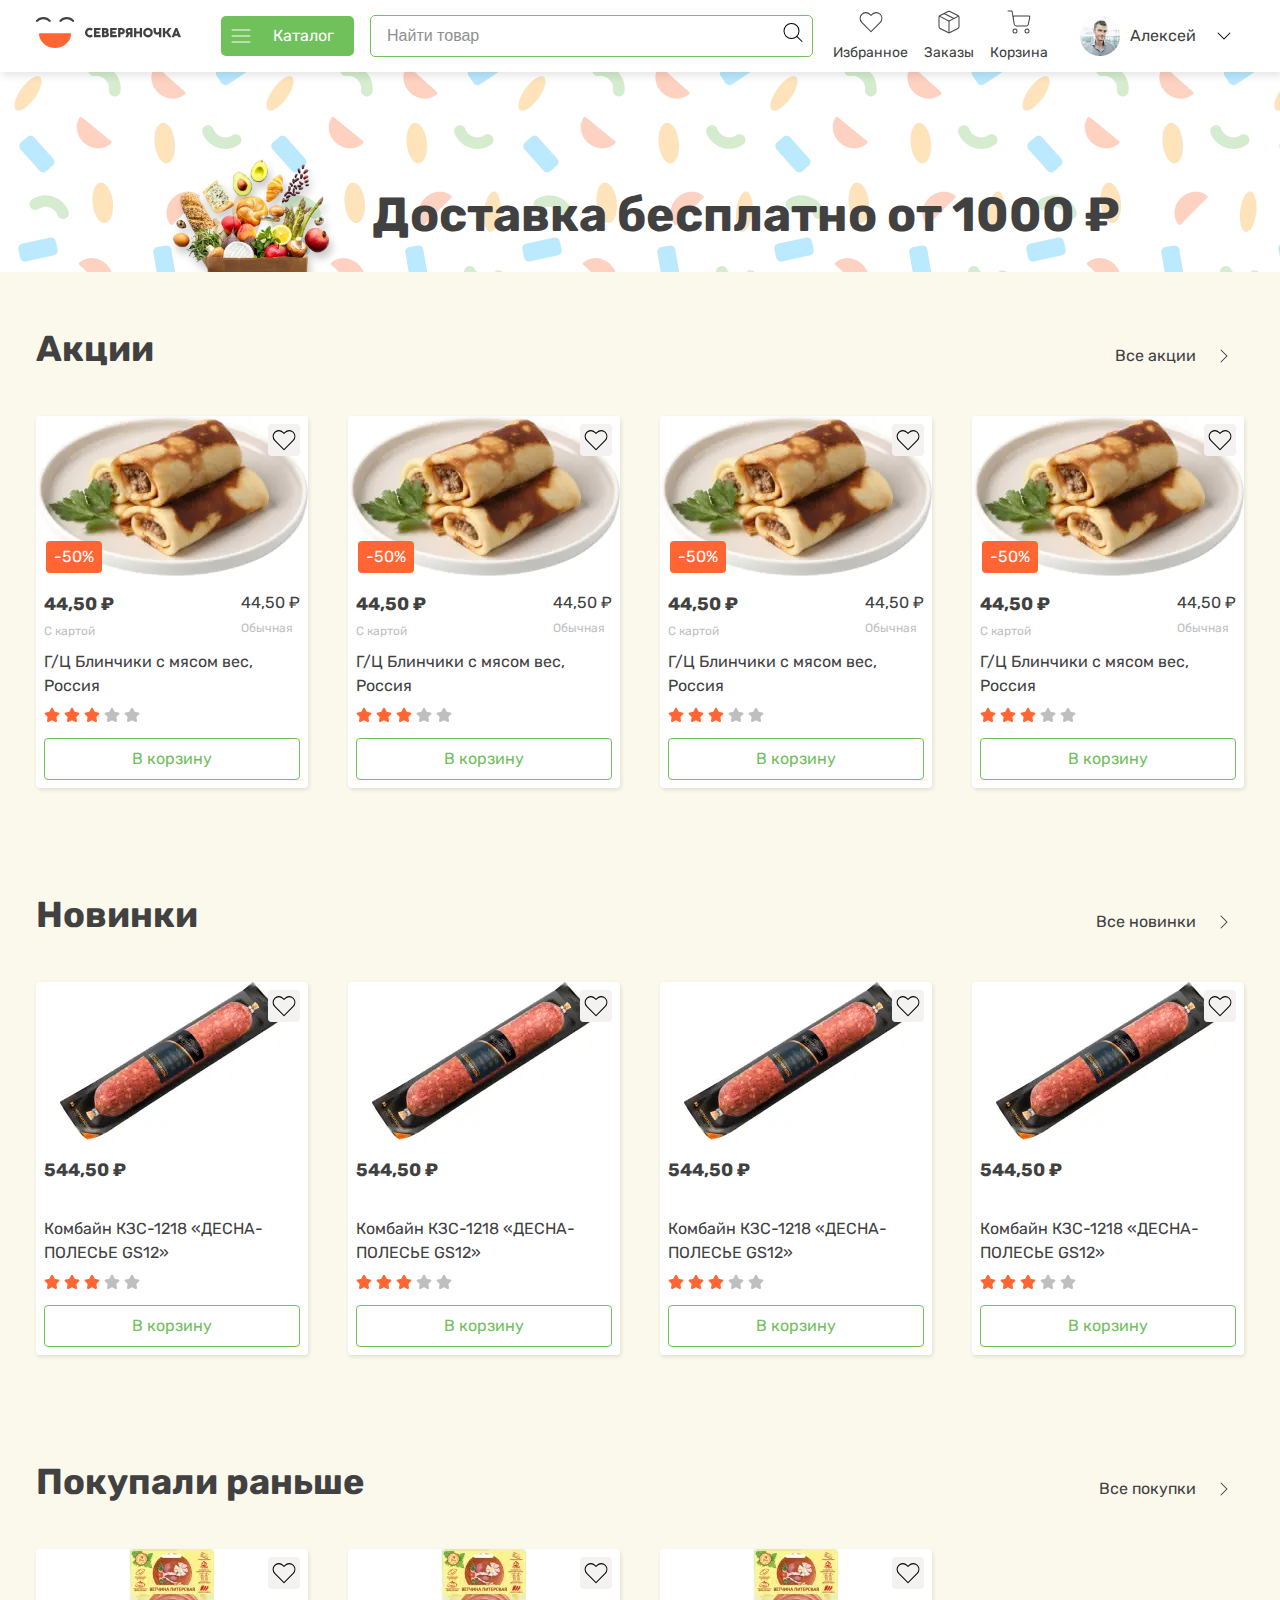
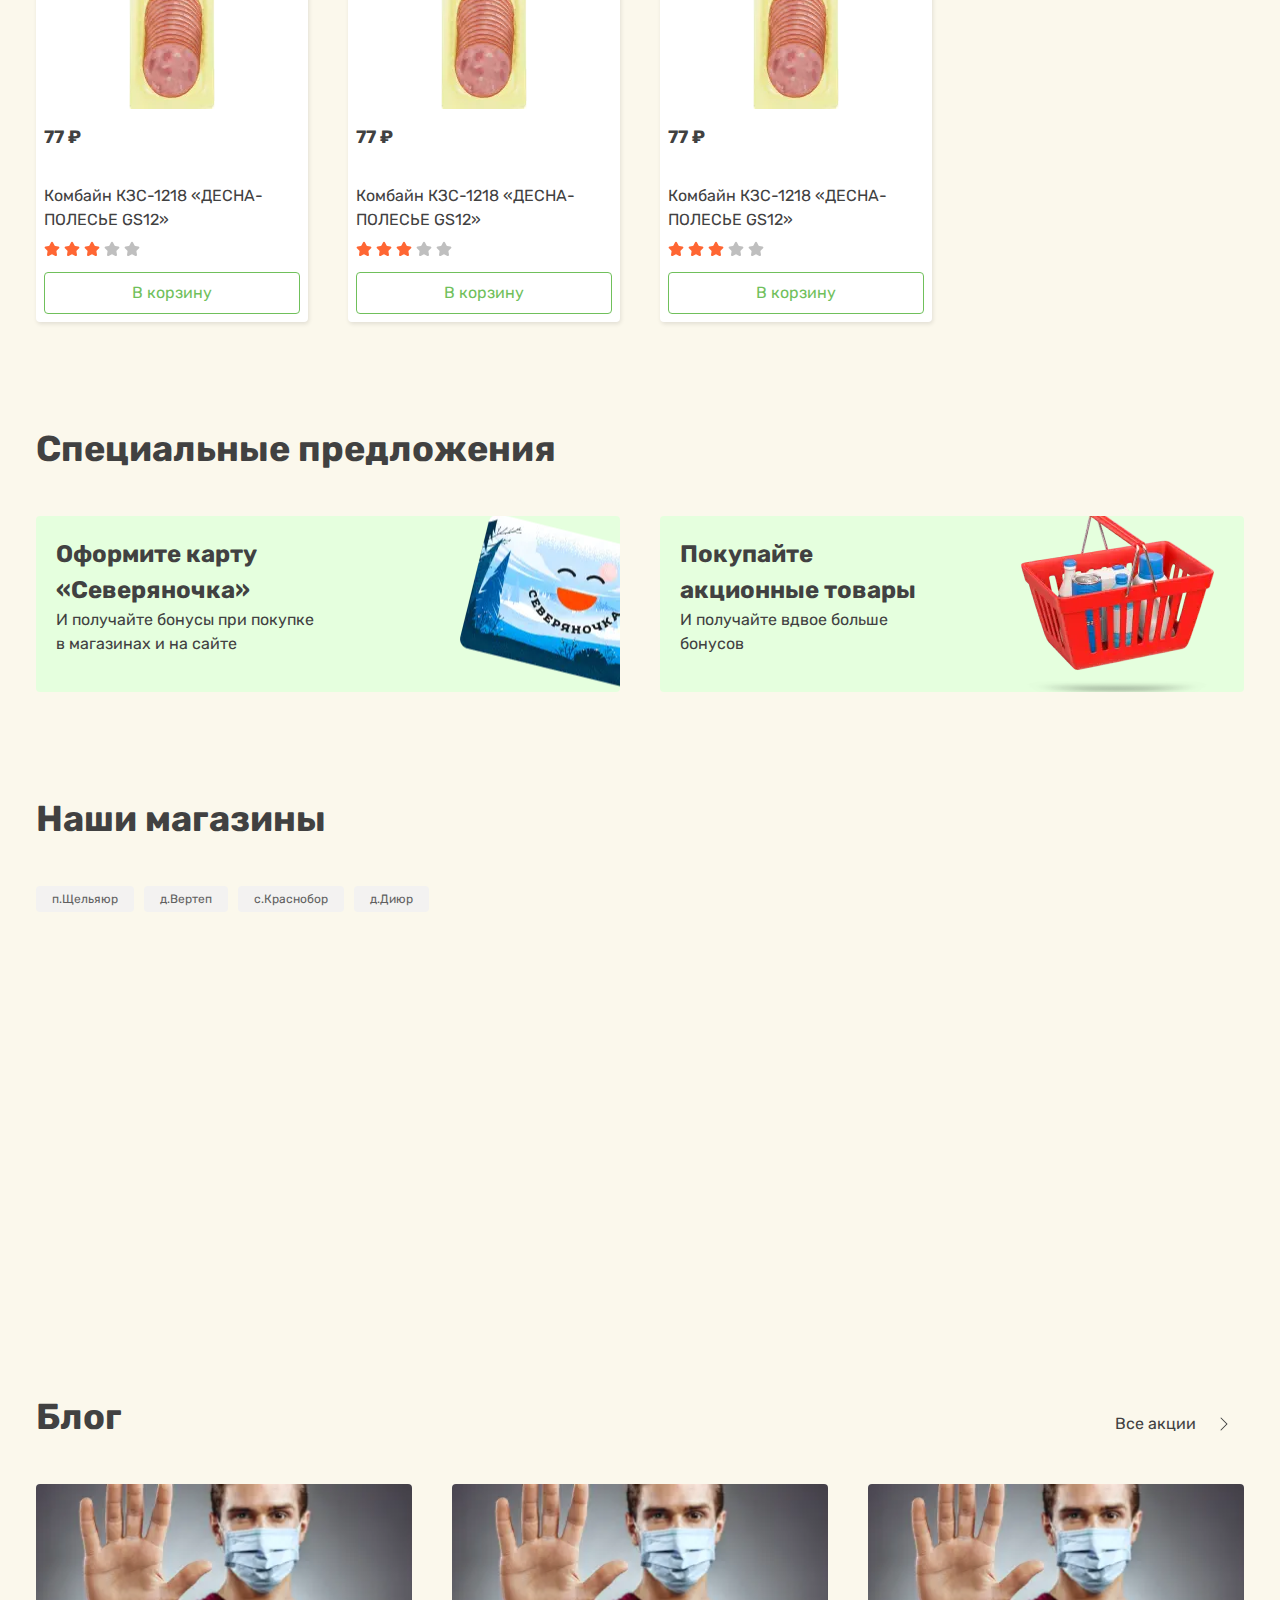
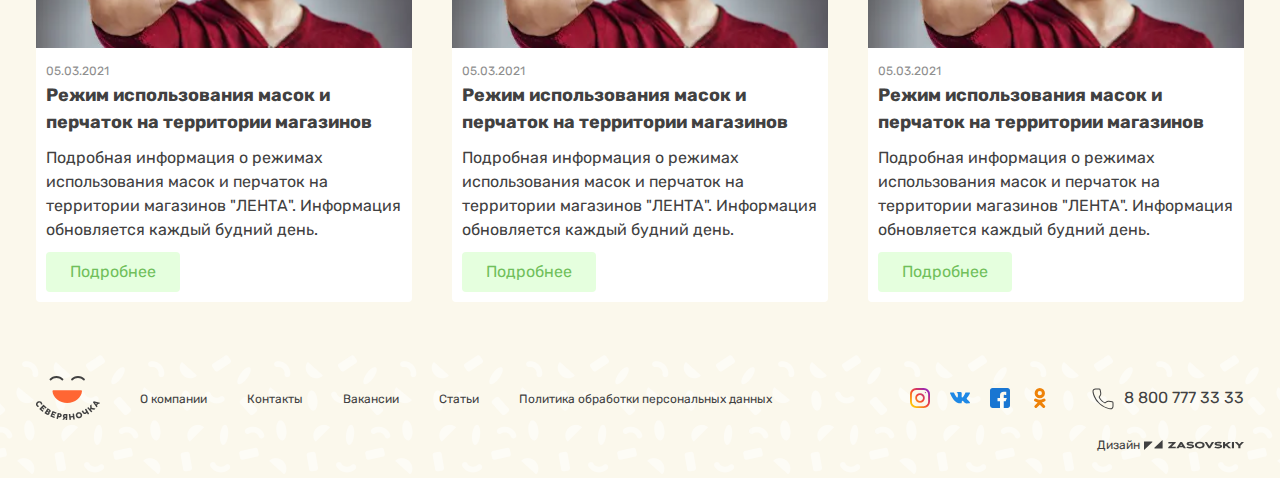
==== index.html @ 018d8036 "first commit" ====
<!DOCTYPE html>
<html lang="ru">
<head>
  <meta charset="UTF-8">
<meta http-equiv="X-UA-Compatible" content="IE=edge">
<meta name="viewport" content="width=device-width, initial-scale=1.0">
<link rel="stylesheet" href="assets/css/reset.css">
<link rel="stylesheet" href="assets/css/style.css">
<link href="https://fonts.googleapis.com/css2?family=Rubik:wght@400;500;700&display=swap" rel="stylesheet">

  <script src="https://api-maps.yandex.ru/2.1/?apikey=0943d4cd-3d38-4838-b1cb-a3c22f569610&lang=ru_RU"></script>
  <title>Главная</title>
</head>
<body>
  <div class="wrapper">
    <header class="header ">
  <div class="container header__container">
    <a class="logo header__logo" href="index.html" aria-label="Логотип">
      <picture>
        <source media="(max-width: 1024.99px)" srcset="assets/images/logo-table.svg">
        <img src="assets/images/logo.svg" alt="Логотип">
      </picture>
    </a>
    <div class="menu">
      <a class="menu__btn" href="">
        <svg class='menu__btn-icon icon-box'>
          <use xlink:href='assets/images/sprite/sprite.svg#menu'></use>
        </svg>
        <span class="menu__btn-label">Каталог</span>
      </a>
      <div class="menu__list">
        <div class="container">
          <div class="menu__inner">
            <ul class="menu__col">
              <li class="menu__item">
                <a class="menu__link" href="" >Молоко, сыр, яйцо</a>
              </li>
              <li class="menu__item">
                <a class="menu__link" href="" >Хлеб</a>
              </li>
              <li class="menu__item">
                <a class="menu__link" href="" >Фрукты и овощи</a>
              </li>
              <li class="menu__item">
                <a class="menu__link" href="" >Замороженые продукты</a>
              </li>
            </ul>
            <ul class="menu__col">
              <li class="menu__item">
                <a class="menu__link" href="" >Наптики</a>
              </li>
              <li class="menu__item">
                <a class="menu__link" href="" >Кондитерские изделия</a>
              </li>
              <li class="menu__item">
                <a class="menu__link" href="" >Чай, кофе</a>
              </li>
            </ul>
            <ul class="menu__col">
              <li class="menu__item">
                <a class="menu__link" href="" >Бакалея</a>
              </li>
              <li class="menu__item">
                <a class="menu__link" href="" >Здоровые напитки</a>
              </li>
              <li class="menu__item">
                <a class="menu__link" href="" >Зоотовары</a>
              </li>
            </ul>
            <ul class="menu__col">
              <li class="menu__item">
                <a class="menu__link" href="" >Непродовольственные товары</a>
              </li>
              <li class="menu__item">
                <a class="menu__link" href="" >Детское питание</a>
              </li>
              <li class="menu__item">
                <a class="menu__link" href="" >Мясо, птица, колбаса</a>
              </li>
            </ul>
          </div>
        </div>
      </div>
    </div>
    <div class="search">
      <div class="search__field">
        <input class="search__input" type="text" placeholder="Найти товар">
        <button class="btn-reset search__btn">
          <svg class='search__btn-icon icon-box'>
            <use xlink:href='assets/images/sprite/sprite.svg#search'></use>
          </svg>
        </button>
      </div>
    </div>
    <nav class="header__nav header-nav">
      <ul class="header-nav__list">
        <li class="header-nav__item">
          <a class="btn-reset header-nav__link" href="" >
            <svg class="header-nav__link-icon icon-box">
              <use xlink:href='assets/images/sprite/sprite.svg#menu'></use>
            </svg>
            <span class="header-nav__link-text">Каталог</span>
          </a>
        </li>
        <li class="header-nav__item">
          <a class="header-nav__link" href="">
            <svg class="header-nav__link-icon icon-box">
              <use xlink:href='assets/images/sprite/sprite.svg#shape'></use>
            </svg>
            <span class="header-nav__link-text">Избранное</span>
          </a>
        </li>
        <li class="header-nav__item">
          <a class="header-nav__link" href="">
            <svg class="header-nav__link-icon icon-box icon-box">
              <use xlink:href='assets/images/sprite/sprite.svg#order'></use>
            </svg>
            <span class="header-nav__link-text">Заказы</span>
          </a>
        </li>
        <li class="header-nav__item">
          <a class="header-nav__link" href="">
            <svg class="header-nav__link-icon icon-box">
              <use xlink:href='assets/images/sprite/sprite.svg#shopping-cart'></use>
            </svg>
            <span class="header-nav__link-text">Корзина</span>
          </a>
        </li>
        <li class="header-nav__item">
          <a class="user-menu" href="">
            <img class="user-menu__avatar" src="assets/images/avatar.webp" alt="Алексей">
            <span class="user-menu__name">Алексей</span>
            <button class="btn-reset user-menu__arrow">
              <svg class='user-menu__arrow-icon icon-box'>
                <use xlink:href='assets/images/sprite/sprite.svg#chevron-down'></use>
              </svg>
            </button>
          </a>
        </li>
      </ul>
    </nav>
  </div>
</header>
      <main class="main">
        <section class="hero" style='background-image: url(assets/images/hero-bg.webp)'>
    <div class="container">
        <div class="hero__inner">
            <img class="hero__img" src="assets/images/hero-img.webp" alt="" >
            <h1 class="hero__title">Доставка бесплатно от 1000 ₽</h1>
        </div>
    </div>
</section>
        <section class="card-product">
    <div class="container">
        <div class="card-product__top">
            <h2 class="card-product__title title-2">Акции</h2>
            <a class="card-product__more" href="">
                <span>Все акции</span>
                <svg class='card-product__more-icon icon-box'>
                    <use xlink:href='assets/images/sprite/sprite.svg#chevron-right'></use>
                </svg>
            </a>
        </div>
        <ul class="card-product__items">
            <li class="card-product__item">
                <article class="card">
                    <div class="card__img">
                        <a class="card__img-link" href="">
                            <img src="assets/images/card/01.webp" alt="Г/Ц Блинчики с мясом вес, Россия">
                        </a>
                        <a class="card__tage" href="#">-50%</a>
                        <button class="btn-reset card__like">
                            <svg class='card__like-icon icon-box'>
                                <use xlink:href='assets/images/sprite/sprite.svg#shape'></use>
                            </svg>
                        </button>
                    </div>
                    <div class="card__content">
                        <div class="card__prices">
                            <div class="card__price-box">
                                <div class="card__price card__price-cards">44,50</div>
                                <span class="card__price-descr">С картой</span>
                            </div>
                            <div class="card__price-box">
                                <div class="card__price">44,50</div>
                                <span class="card__price-descr">Обычная</span>
                            </div>
                        </div>
                        <h3 class="card__title"><a href="#">Г/Ц Блинчики с мясом вес, Россия</a></h3>
                       <div class="rating">
                            <ul class="rating__list">
                                <li class="rating__star">
                                    <svg class='icon-box rating__star-icon rating__star-icon-active' >
                                        <use xlink:href='assets/images/sprite/sprite.svg#star'></use>
                                    </svg>
                                </li>
                                <li class="rating__star">
                                    <svg class='icon-box rating__star-icon rating__star-icon-active' >
                                        <use xlink:href='assets/images/sprite/sprite.svg#star'></use>
                                    </svg>
                                </li>
                                <li class="rating__star">
                                    <svg class='icon-box rating__star-icon rating__star-icon-active' >
                                        <use xlink:href='assets/images/sprite/sprite.svg#star'></use>
                                    </svg>
                                </li>
                                <li class="rating__star">
                                    <svg class='icon-box rating__star-icon ' >
                                        <use xlink:href='assets/images/sprite/sprite.svg#star'></use>
                                    </svg>
                                </li>
                                <li class="rating__star">
                                    <svg class='icon-box rating__star-icon ' >
                                        <use xlink:href='assets/images/sprite/sprite.svg#star'></use>
                                    </svg>
                                </li>
                            </ul>
                        </div>
                        <button class="btn-reset card__btn">В корзину</button>
                    </div>
                </article>
            </li>
            <li class="card-product__item">
                <article class="card">
                    <div class="card__img">
                        <a class="card__img-link" href="">
                            <img src="assets/images/card/01.webp" alt="Г/Ц Блинчики с мясом вес, Россия">
                        </a>
                        <a class="card__tage" href="#">-50%</a>
                        <button class="btn-reset card__like">
                            <svg class='card__like-icon icon-box'>
                                <use xlink:href='assets/images/sprite/sprite.svg#shape'></use>
                            </svg>
                        </button>
                    </div>
                    <div class="card__content">
                        <div class="card__prices">
                            <div class="card__price-box">
                                <div class="card__price card__price-cards">44,50</div>
                                <span class="card__price-descr">С картой</span>
                            </div>
                            <div class="card__price-box">
                                <div class="card__price">44,50</div>
                                <span class="card__price-descr">Обычная</span>
                            </div>
                        </div>
                        <h3 class="card__title"><a href="#">Г/Ц Блинчики с мясом вес, Россия</a></h3>
                       <div class="rating">
                            <ul class="rating__list">
                                <li class="rating__star">
                                    <svg class='icon-box rating__star-icon rating__star-icon-active' >
                                        <use xlink:href='assets/images/sprite/sprite.svg#star'></use>
                                    </svg>
                                </li>
                                <li class="rating__star">
                                    <svg class='icon-box rating__star-icon rating__star-icon-active' >
                                        <use xlink:href='assets/images/sprite/sprite.svg#star'></use>
                                    </svg>
                                </li>
                                <li class="rating__star">
                                    <svg class='icon-box rating__star-icon rating__star-icon-active' >
                                        <use xlink:href='assets/images/sprite/sprite.svg#star'></use>
                                    </svg>
                                </li>
                                <li class="rating__star">
                                    <svg class='icon-box rating__star-icon ' >
                                        <use xlink:href='assets/images/sprite/sprite.svg#star'></use>
                                    </svg>
                                </li>
                                <li class="rating__star">
                                    <svg class='icon-box rating__star-icon ' >
                                        <use xlink:href='assets/images/sprite/sprite.svg#star'></use>
                                    </svg>
                                </li>
                            </ul>
                        </div>
                        <button class="btn-reset card__btn">В корзину</button>
                    </div>
                </article>
            </li>
            <li class="card-product__item">
                <article class="card">
                    <div class="card__img">
                        <a class="card__img-link" href="">
                            <img src="assets/images/card/01.webp" alt="Г/Ц Блинчики с мясом вес, Россия">
                        </a>
                        <a class="card__tage" href="#">-50%</a>
                        <button class="btn-reset card__like">
                            <svg class='card__like-icon icon-box'>
                                <use xlink:href='assets/images/sprite/sprite.svg#shape'></use>
                            </svg>
                        </button>
                    </div>
                    <div class="card__content">
                        <div class="card__prices">
                            <div class="card__price-box">
                                <div class="card__price card__price-cards">44,50</div>
                                <span class="card__price-descr">С картой</span>
                            </div>
                            <div class="card__price-box">
                                <div class="card__price">44,50</div>
                                <span class="card__price-descr">Обычная</span>
                            </div>
                        </div>
                        <h3 class="card__title"><a href="#">Г/Ц Блинчики с мясом вес, Россия</a></h3>
                       <div class="rating">
                            <ul class="rating__list">
                                <li class="rating__star">
                                    <svg class='icon-box rating__star-icon rating__star-icon-active' >
                                        <use xlink:href='assets/images/sprite/sprite.svg#star'></use>
                                    </svg>
                                </li>
                                <li class="rating__star">
                                    <svg class='icon-box rating__star-icon rating__star-icon-active' >
                                        <use xlink:href='assets/images/sprite/sprite.svg#star'></use>
                                    </svg>
                                </li>
                                <li class="rating__star">
                                    <svg class='icon-box rating__star-icon rating__star-icon-active' >
                                        <use xlink:href='assets/images/sprite/sprite.svg#star'></use>
                                    </svg>
                                </li>
                                <li class="rating__star">
                                    <svg class='icon-box rating__star-icon ' >
                                        <use xlink:href='assets/images/sprite/sprite.svg#star'></use>
                                    </svg>
                                </li>
                                <li class="rating__star">
                                    <svg class='icon-box rating__star-icon ' >
                                        <use xlink:href='assets/images/sprite/sprite.svg#star'></use>
                                    </svg>
                                </li>
                            </ul>
                        </div>
                        <button class="btn-reset card__btn">В корзину</button>
                    </div>
                </article>
            </li>
            <li class="card-product__item">
                <article class="card">
                    <div class="card__img">
                        <a class="card__img-link" href="">
                            <img src="assets/images/card/01.webp" alt="Г/Ц Блинчики с мясом вес, Россия">
                        </a>
                        <a class="card__tage" href="#">-50%</a>
                        <button class="btn-reset card__like">
                            <svg class='card__like-icon icon-box'>
                                <use xlink:href='assets/images/sprite/sprite.svg#shape'></use>
                            </svg>
                        </button>
                    </div>
                    <div class="card__content">
                        <div class="card__prices">
                            <div class="card__price-box">
                                <div class="card__price card__price-cards">44,50</div>
                                <span class="card__price-descr">С картой</span>
                            </div>
                            <div class="card__price-box">
                                <div class="card__price">44,50</div>
                                <span class="card__price-descr">Обычная</span>
                            </div>
                        </div>
                        <h3 class="card__title"><a href="#">Г/Ц Блинчики с мясом вес, Россия</a></h3>
                       <div class="rating">
                            <ul class="rating__list">
                                <li class="rating__star">
                                    <svg class='icon-box rating__star-icon rating__star-icon-active' >
                                        <use xlink:href='assets/images/sprite/sprite.svg#star'></use>
                                    </svg>
                                </li>
                                <li class="rating__star">
                                    <svg class='icon-box rating__star-icon rating__star-icon-active' >
                                        <use xlink:href='assets/images/sprite/sprite.svg#star'></use>
                                    </svg>
                                </li>
                                <li class="rating__star">
                                    <svg class='icon-box rating__star-icon rating__star-icon-active' >
                                        <use xlink:href='assets/images/sprite/sprite.svg#star'></use>
                                    </svg>
                                </li>
                                <li class="rating__star">
                                    <svg class='icon-box rating__star-icon ' >
                                        <use xlink:href='assets/images/sprite/sprite.svg#star'></use>
                                    </svg>
                                </li>
                                <li class="rating__star">
                                    <svg class='icon-box rating__star-icon ' >
                                        <use xlink:href='assets/images/sprite/sprite.svg#star'></use>
                                    </svg>
                                </li>
                            </ul>
                        </div>
                        <button class="btn-reset card__btn">В корзину</button>
                    </div>
                </article>
            </li>
        </ul>
    </div>
</section><!-- Акции -->
<section class="card-product">
    <div class="container">
        <div class="card-product__top">
            <h2 class="card-product__title title-2">Новинки</h2>
            <a class="card-product__more" href="">
                <span>Все новинки</span>
                <svg class='card-product__more-icon icon-box'>
                    <use xlink:href='assets/images/sprite/sprite.svg#chevron-right'></use>
                </svg>
            </a>
        </div>
        <ul class="card-product__items">
            <li class="card-product__item">
                <article class="card">
                    <div class="card__img">
                        <a class="card__img-link" href="#">
                            <img src="assets/images/card/02.webp" alt="Комбайн КЗС-1218 «ДЕСНА-ПОЛЕСЬЕ GS12»">
                        </a>
                        <button class="btn-reset card__like">
                            <svg class='card__like-icon icon-box'>
                                <use xlink:href='assets/images/sprite/sprite.svg#shape'></use>
                            </svg>
                        </button>
                    </div>
                    <div class="card__content">
                        <div class="card__prices card__prices-mb">
                            <div class="card__price-box">
                                <div class="card__price card__price-cards">544,50</div>
                            </div>
                        </div>
                        <h3 class="card__title"><a href="#">Комбайн КЗС-1218 «ДЕСНА-ПОЛЕСЬЕ GS12»</a></h3>
                        <div class="rating">
                            <ul class="rating__list">
                                <li class="rating__star">
                                    <svg class='icon-box rating__star-icon rating__star-icon-active' >
                                        <use xlink:href='assets/images/sprite/sprite.svg#star'></use>
                                    </svg>
                                </li>
                                <li class="rating__star">
                                    <svg class='icon-box rating__star-icon rating__star-icon-active' >
                                        <use xlink:href='assets/images/sprite/sprite.svg#star'></use>
                                    </svg>
                                </li>
                                <li class="rating__star">
                                    <svg class='icon-box rating__star-icon rating__star-icon-active' >
                                        <use xlink:href='assets/images/sprite/sprite.svg#star'></use>
                                    </svg>
                                </li>
                                <li class="rating__star">
                                    <svg class='icon-box rating__star-icon ' >
                                        <use xlink:href='assets/images/sprite/sprite.svg#star'></use>
                                    </svg>
                                </li>
                                <li class="rating__star">
                                    <svg class='icon-box rating__star-icon ' >
                                        <use xlink:href='assets/images/sprite/sprite.svg#star'></use>
                                    </svg>
                                </li>
                            </ul>
                        </div>
                        <button class="btn-reset card__btn">В корзину</button>
                    </div>
                </article>
            </li>
            <li class="card-product__item">
                <article class="card">
                    <div class="card__img">
                        <a class="card__img-link" href="#">
                            <img src="assets/images/card/02.webp" alt="Комбайн КЗС-1218 «ДЕСНА-ПОЛЕСЬЕ GS12»">
                        </a>
                        <button class="btn-reset card__like">
                            <svg class='card__like-icon icon-box'>
                                <use xlink:href='assets/images/sprite/sprite.svg#shape'></use>
                            </svg>
                        </button>
                    </div>
                    <div class="card__content">
                        <div class="card__prices card__prices-mb">
                            <div class="card__price-box">
                                <div class="card__price card__price-cards">544,50</div>
                            </div>
                        </div>
                        <h3 class="card__title"><a href="#">Комбайн КЗС-1218 «ДЕСНА-ПОЛЕСЬЕ GS12»</a></h3>
                        <div class="rating">
                            <ul class="rating__list">
                                <li class="rating__star">
                                    <svg class='icon-box rating__star-icon rating__star-icon-active' >
                                        <use xlink:href='assets/images/sprite/sprite.svg#star'></use>
                                    </svg>
                                </li>
                                <li class="rating__star">
                                    <svg class='icon-box rating__star-icon rating__star-icon-active' >
                                        <use xlink:href='assets/images/sprite/sprite.svg#star'></use>
                                    </svg>
                                </li>
                                <li class="rating__star">
                                    <svg class='icon-box rating__star-icon rating__star-icon-active' >
                                        <use xlink:href='assets/images/sprite/sprite.svg#star'></use>
                                    </svg>
                                </li>
                                <li class="rating__star">
                                    <svg class='icon-box rating__star-icon ' >
                                        <use xlink:href='assets/images/sprite/sprite.svg#star'></use>
                                    </svg>
                                </li>
                                <li class="rating__star">
                                    <svg class='icon-box rating__star-icon ' >
                                        <use xlink:href='assets/images/sprite/sprite.svg#star'></use>
                                    </svg>
                                </li>
                            </ul>
                        </div>
                        <button class="btn-reset card__btn">В корзину</button>
                    </div>
                </article>
            </li>
            <li class="card-product__item">
                <article class="card">
                    <div class="card__img">
                        <a class="card__img-link" href="#">
                            <img src="assets/images/card/02.webp" alt="Комбайн КЗС-1218 «ДЕСНА-ПОЛЕСЬЕ GS12»">
                        </a>
                        <button class="btn-reset card__like">
                            <svg class='card__like-icon icon-box'>
                                <use xlink:href='assets/images/sprite/sprite.svg#shape'></use>
                            </svg>
                        </button>
                    </div>
                    <div class="card__content">
                        <div class="card__prices card__prices-mb">
                            <div class="card__price-box">
                                <div class="card__price card__price-cards">544,50</div>
                            </div>
                        </div>
                        <h3 class="card__title"><a href="#">Комбайн КЗС-1218 «ДЕСНА-ПОЛЕСЬЕ GS12»</a></h3>
                        <div class="rating">
                            <ul class="rating__list">
                                <li class="rating__star">
                                    <svg class='icon-box rating__star-icon rating__star-icon-active' >
                                        <use xlink:href='assets/images/sprite/sprite.svg#star'></use>
                                    </svg>
                                </li>
                                <li class="rating__star">
                                    <svg class='icon-box rating__star-icon rating__star-icon-active' >
                                        <use xlink:href='assets/images/sprite/sprite.svg#star'></use>
                                    </svg>
                                </li>
                                <li class="rating__star">
                                    <svg class='icon-box rating__star-icon rating__star-icon-active' >
                                        <use xlink:href='assets/images/sprite/sprite.svg#star'></use>
                                    </svg>
                                </li>
                                <li class="rating__star">
                                    <svg class='icon-box rating__star-icon ' >
                                        <use xlink:href='assets/images/sprite/sprite.svg#star'></use>
                                    </svg>
                                </li>
                                <li class="rating__star">
                                    <svg class='icon-box rating__star-icon ' >
                                        <use xlink:href='assets/images/sprite/sprite.svg#star'></use>
                                    </svg>
                                </li>
                            </ul>
                        </div>
                        <button class="btn-reset card__btn">В корзину</button>
                    </div>
                </article>
            </li>
            <li class="card-product__item">
                <article class="card">
                    <div class="card__img">
                        <a class="card__img-link" href="#">
                            <img src="assets/images/card/02.webp" alt="Комбайн КЗС-1218 «ДЕСНА-ПОЛЕСЬЕ GS12»">
                        </a>
                        <button class="btn-reset card__like">
                            <svg class='card__like-icon icon-box'>
                                <use xlink:href='assets/images/sprite/sprite.svg#shape'></use>
                            </svg>
                        </button>
                    </div>
                    <div class="card__content">
                        <div class="card__prices card__prices-mb">
                            <div class="card__price-box">
                                <div class="card__price card__price-cards">544,50</div>
                            </div>
                        </div>
                        <h3 class="card__title"><a href="#">Комбайн КЗС-1218 «ДЕСНА-ПОЛЕСЬЕ GS12»</a></h3>
                        <div class="rating">
                            <ul class="rating__list">
                                <li class="rating__star">
                                    <svg class='icon-box rating__star-icon rating__star-icon-active' >
                                        <use xlink:href='assets/images/sprite/sprite.svg#star'></use>
                                    </svg>
                                </li>
                                <li class="rating__star">
                                    <svg class='icon-box rating__star-icon rating__star-icon-active' >
                                        <use xlink:href='assets/images/sprite/sprite.svg#star'></use>
                                    </svg>
                                </li>
                                <li class="rating__star">
                                    <svg class='icon-box rating__star-icon rating__star-icon-active' >
                                        <use xlink:href='assets/images/sprite/sprite.svg#star'></use>
                                    </svg>
                                </li>
                                <li class="rating__star">
                                    <svg class='icon-box rating__star-icon ' >
                                        <use xlink:href='assets/images/sprite/sprite.svg#star'></use>
                                    </svg>
                                </li>
                                <li class="rating__star">
                                    <svg class='icon-box rating__star-icon ' >
                                        <use xlink:href='assets/images/sprite/sprite.svg#star'></use>
                                    </svg>
                                </li>
                            </ul>
                        </div>
                        <button class="btn-reset card__btn">В корзину</button>
                    </div>
                </article>
            </li>
        </ul>
    </div>
</section><!-- новики -->
<section class="card-product">
    <div class="container">
        <div class="card-product__top">
            <h2 class="card-product__title title-2">Покупали раньше</h2>
            <a class="card-product__more" href="">
                <span>Все покупки</span>
                <svg class='card-product__more-icon icon-box'>
                    <use xlink:href='assets/images/sprite/sprite.svg#chevron-right'></use>
                </svg>
            </a>
        </div>
        <ul class="card-product__items">
            <li class="card-product__item">
                <article class="card">
                    <div class="card__img">
                        <a class="card__img-link" href="#">
                            <img src="assets/images/card/03.webp" alt="Комбайн КЗС-1218 «ДЕСНА-ПОЛЕСЬЕ GS12»">
                        </a>
                        <button class="btn-reset card__like">
                            <svg class='card__like-icon icon-box'>
                                <use xlink:href='assets/images/sprite/sprite.svg#shape'></use>
                            </svg>
                        </button>
                    </div>
                    <div class="card__content">
                        <div class="card__prices card__prices-mb">
                            <div class="card__price-box">
                                <div class="card__price card__price-cards">77</div>
                            </div>
                        </div>
                        <h3 class="card__title"><a href="#">Комбайн КЗС-1218 «ДЕСНА-ПОЛЕСЬЕ GS12»</a></h3>
                        <div class="rating">
                            <ul class="rating__list">
                                <li class="rating__star">
                                    <svg class='icon-box rating__star-icon rating__star-icon-active' >
                                        <use xlink:href='assets/images/sprite/sprite.svg#star'></use>
                                    </svg>
                                </li>
                                <li class="rating__star">
                                    <svg class='icon-box rating__star-icon rating__star-icon-active' >
                                        <use xlink:href='assets/images/sprite/sprite.svg#star'></use>
                                    </svg>
                                </li>
                                <li class="rating__star">
                                    <svg class='icon-box rating__star-icon rating__star-icon-active' >
                                        <use xlink:href='assets/images/sprite/sprite.svg#star'></use>
                                    </svg>
                                </li>
                                <li class="rating__star">
                                    <svg class='icon-box rating__star-icon ' >
                                        <use xlink:href='assets/images/sprite/sprite.svg#star'></use>
                                    </svg>
                                </li>
                                <li class="rating__star">
                                    <svg class='icon-box rating__star-icon ' >
                                        <use xlink:href='assets/images/sprite/sprite.svg#star'></use>
                                    </svg>
                                </li>
                            </ul>
                        </div>
                        <button class="btn-reset card__btn">В корзину</button>
                    </div>
                </article>
            </li>
            <li class="card-product__item">
                <article class="card">
                    <div class="card__img">
                        <a class="card__img-link" href="#">
                            <img src="assets/images/card/03.webp" alt="Комбайн КЗС-1218 «ДЕСНА-ПОЛЕСЬЕ GS12»">
                        </a>
                        <button class="btn-reset card__like">
                            <svg class='card__like-icon icon-box'>
                                <use xlink:href='assets/images/sprite/sprite.svg#shape'></use>
                            </svg>
                        </button>
                    </div>
                    <div class="card__content">
                        <div class="card__prices card__prices-mb">
                            <div class="card__price-box">
                                <div class="card__price card__price-cards">77</div>
                            </div>
                        </div>
                        <h3 class="card__title"><a href="#">Комбайн КЗС-1218 «ДЕСНА-ПОЛЕСЬЕ GS12»</a></h3>
                        <div class="rating">
                            <ul class="rating__list">
                                <li class="rating__star">
                                    <svg class='icon-box rating__star-icon rating__star-icon-active' >
                                        <use xlink:href='assets/images/sprite/sprite.svg#star'></use>
                                    </svg>
                                </li>
                                <li class="rating__star">
                                    <svg class='icon-box rating__star-icon rating__star-icon-active' >
                                        <use xlink:href='assets/images/sprite/sprite.svg#star'></use>
                                    </svg>
                                </li>
                                <li class="rating__star">
                                    <svg class='icon-box rating__star-icon rating__star-icon-active' >
                                        <use xlink:href='assets/images/sprite/sprite.svg#star'></use>
                                    </svg>
                                </li>
                                <li class="rating__star">
                                    <svg class='icon-box rating__star-icon ' >
                                        <use xlink:href='assets/images/sprite/sprite.svg#star'></use>
                                    </svg>
                                </li>
                                <li class="rating__star">
                                    <svg class='icon-box rating__star-icon ' >
                                        <use xlink:href='assets/images/sprite/sprite.svg#star'></use>
                                    </svg>
                                </li>
                            </ul>
                        </div>
                        <button class="btn-reset card__btn">В корзину</button>
                    </div>
                </article>
            </li>
            <li class="card-product__item">
                <article class="card">
                    <div class="card__img">
                        <a class="card__img-link" href="#">
                            <img src="assets/images/card/03.webp" alt="Комбайн КЗС-1218 «ДЕСНА-ПОЛЕСЬЕ GS12»">
                        </a>
                        <button class="btn-reset card__like">
                            <svg class='card__like-icon icon-box'>
                                <use xlink:href='assets/images/sprite/sprite.svg#shape'></use>
                            </svg>
                        </button>
                    </div>
                    <div class="card__content">
                        <div class="card__prices card__prices-mb">
                            <div class="card__price-box">
                                <div class="card__price card__price-cards">77</div>
                            </div>
                        </div>
                        <h3 class="card__title"><a href="#">Комбайн КЗС-1218 «ДЕСНА-ПОЛЕСЬЕ GS12»</a></h3>
                        <div class="rating">
                            <ul class="rating__list">
                                <li class="rating__star">
                                    <svg class='icon-box rating__star-icon rating__star-icon-active' >
                                        <use xlink:href='assets/images/sprite/sprite.svg#star'></use>
                                    </svg>
                                </li>
                                <li class="rating__star">
                                    <svg class='icon-box rating__star-icon rating__star-icon-active' >
                                        <use xlink:href='assets/images/sprite/sprite.svg#star'></use>
                                    </svg>
                                </li>
                                <li class="rating__star">
                                    <svg class='icon-box rating__star-icon rating__star-icon-active' >
                                        <use xlink:href='assets/images/sprite/sprite.svg#star'></use>
                                    </svg>
                                </li>
                                <li class="rating__star">
                                    <svg class='icon-box rating__star-icon ' >
                                        <use xlink:href='assets/images/sprite/sprite.svg#star'></use>
                                    </svg>
                                </li>
                                <li class="rating__star">
                                    <svg class='icon-box rating__star-icon ' >
                                        <use xlink:href='assets/images/sprite/sprite.svg#star'></use>
                                    </svg>
                                </li>
                            </ul>
                        </div>
                        <button class="btn-reset card__btn">В корзину</button>
                    </div>
                </article>
            </li>
        </ul>
    </div>
</section><!-- Покупали раньше -->


        <section class="offer">
    <div class="container">
        <h2 class="offer__title title-2">Специальные предложения</h2>
        <ul class="offer__items">
            <li class="offer__item">
                <a class="offer-card offer-card--cards" href="">
                    <div class="offer-card__content">
                        <h3 class="offer-card__title">Оформите карту «Северяночка»</h3>
                        <div class="offer-card__descr">И получайте бонусы при покупке в магазинах и на сайте</div>
                    </div>
                    <img class="offer-card__img" src="assets/images/offer-1.webp" alt="">
                </a>
            </li>
            <li class="offer__item">
                <a class="offer-card offer-card--basket" href="">
                    <div class="offer-card__content">
                        <h3 class="offer-card__title">Покупайте акционные товары</h3>
                        <div class="offer-card__descr">И получайте вдвое больше бонусов</div>
                    </div>
                    <img class="offer-card__img" src="assets/images/offer-2.webp" alt="">
                </a>
            </li>
        </ul>
    </div>
</section>
        <!-- Наши магазины -->
<section class="our-stores">
    <div class="container">
        <h2 class="our-stores__title title-2">Наши магазины</h2>
        <ul class="our-stores__tags">
            <li class="our-stores__tags-item">
                <button class="btn-reset our-stores__tag" data-met="[65.324683, 53.413952]">п.Щельяюр</button>
            </li>
            <li class="our-stores__tags-item">
                <button class="btn-reset our-stores__tag" data-met="[65.295411, 53.194647]">д.Вертеп</button>
            </li>
            <li class="our-stores__tags-item">
                <button class="btn-reset our-stores__tag" data-met="[65.295280, 53.277542]">с.Краснобор</button>
            </li>
            <li class="our-stores__tags-item">
                <button class="btn-reset our-stores__tag" data-met="[65.275735, 53.366118]">д.Диюр</button>
            </li>
        </ul>
        <div class="our-stores__map" id="map">
        </div>
    </div>
</section>
        <section class="blog">
    <div class="container">
        <div class="blog__top">
            <h2 class="blog__title title-2">Блог</h2>
            <a class="blog__more" href="">
                <span>Все акции</span>
                <svg class='blog__more-icon icon-box'>
                    <use xlink:href='assets/images/sprite/sprite.svg#chevron-right'></use>
                </svg>
            </a>
        </div>
        <ul class="blog__items">
            <li class="blog__item">
                <article class="blog-post">
                    <img class="blog-post__img" src="assets/images/blog/01.webp" alt="Режим использования масок и перчаток на территории магазинов">
                    <div class="blog-post__content">
                        <span class="blog-post__date">05.03.2021</span>
                        <h3 class="blog-post__title">Режим использования масок и перчаток на территории магазинов</h3>
                        <p class="blog-post__descr">Подробная информация о режимах использования масок и перчаток на территории магазинов "ЛЕНТА". Информация обновляется каждый будний день.</p>
                        <a class="blog-post__more" href="">Подробнее</a>
                    </div>
                </article>
            </li>
            <li class="blog__item">
                <article class="blog-post">
                    <img class="blog-post__img" src="assets/images/blog/01.webp" alt="Режим использования масок и перчаток на территории магазинов">
                    <div class="blog-post__content">
                        <span class="blog-post__date">05.03.2021</span>
                        <h3 class="blog-post__title">Режим использования масок и перчаток на территории магазинов</h3>
                        <p class="blog-post__descr">Подробная информация о режимах использования масок и перчаток на территории магазинов "ЛЕНТА". Информация обновляется каждый будний день.</p>
                        <a class="blog-post__more" href="">Подробнее</a>
                    </div>
                </article>
            </li>
            <li class="blog__item">
                <article class="blog-post">
                    <img class="blog-post__img" src="assets/images/blog/01.webp" alt="Режим использования масок и перчаток на территории магазинов">
                    <div class="blog-post__content">
                        <span class="blog-post__date">05.03.2021</span>
                        <h3 class="blog-post__title">Режим использования масок и перчаток на территории магазинов</h3>
                        <p class="blog-post__descr">Подробная информация о режимах использования масок и перчаток на территории магазинов "ЛЕНТА". Информация обновляется каждый будний день.</p>
                        <a class="blog-post__more" href="">Подробнее</a>
                    </div>
                </article>
            </li>
        </ul>
    </div>
</section>
      </main>
    <footer class="footer">
  <div class="container">
    <div class="footer__top">
      <img src="assets/images/footer-logo.svg" alt="Логотип">
      <nav class="footer-nav">
        <ul class="footer-nav__list">
          <li class="footer-nav__item">
            <a class="footer-nav__link" href="#">О компании</a>
          </li>
          <li class="footer-nav__item">
            <a class="footer-nav__link" href="#">Контакты</a>
          </li>
          <li class="footer-nav__item">
            <a class="footer-nav__link" href="#">Вакансии</a>
          </li>
          <li class="footer-nav__item">
            <a class="footer-nav__link" href="#">Статьи</a>
          </li>
          <li class="footer-nav__item">
            <a class="footer-nav__link" href="#">Политика обработки персональных данных</a>
          </li>
        </ul>
      </nav>
      <ul class="footer__social social">
        <li class="social__item">
          <a class="social__link" href="#">
            <img src="assets/images/instagram.svg" alt="instagram">
          </a>
        </li>
        <li class="social__item">
          <a class="social__link" href="#">
            <img src="assets/images/vk.svg" alt="vkontacte">
          </a>
        </li>
        <li class="social__item">
          <a class="social__link" href="#">
            <img src="assets/images/facebook.svg" alt="facebook">
          </a>
        </li>
        <li class="social__item">
          <a class="social__link" href="#">
            <img src="assets/images/ok.svg" alt="ok">
          </a>
        </li>
      </ul>
      <a class="footer__tel" href="#">
        <svg class='footer__tel-icon icon-box'>
          <use xlink:href='assets/images/sprite/sprite.svg#phone'></use>
        </svg>
        <span>8 800 777 33 33</span>
      </a>
    </div>
    <div class="footer__bottom">
      <div class="footer__dezing">
        <span>Дизайн</span>
        <svg class='footer__dezing-icon'>
          <use xlink:href='assets/images/sprite/sprite.svg#logo-zasovkiy'></use>
        </svg>
      </div>
    </div>
  </div>
</footer>
  </div>
  
<script src="assets/js/main.js"></script>

</body>
</html>
---- assets/css/style.css ----
@charset "UTF-8";

:root {
  --font-family: "Golos", sans-serif;
  --font-size: 16px;
  --primery: #FF6633;
  --primery-muted: #FCD5BA;
  --secondary: #70C05B;
  --secondary-muted: #E5FFDE;
  --bg-page: #FBF8EC;
  --on-surface: #414141;
  --grayscale: #8F8F8F;
  --lightest: #F3F2F1;
  --light: #BFBFBF;
  --hardest: #606060;
  --error: #D80000;
}

.grid {
  display: -ms-grid;
  display: grid;
  gap: 18px;
  -ms-grid-columns: (1fr)[12];
  grid-template-columns: repeat(12, 1fr);
}

*,
*::before,
*::after {
  -webkit-box-sizing: border-box;
  box-sizing: border-box;
}

.wrapper {
  width: 100%;
  min-height: 100vh;
  display: -webkit-box;
  display: -ms-flexbox;
  display: flex;
  -webkit-box-orient: vertical;
  -webkit-box-direction: normal;
  -ms-flex-direction: column;
  flex-direction: column;
  overflow: hidden;
}

.main {
  -webkit-box-flex: 1;
  -ms-flex: 1 1 100%;
  flex: 1 1 100%;
  min-height: 100%;
}

.container {
  margin: 0 auto;
  width: 100%;
  max-width: 1240px;
  padding: 0 20px;
}

body {
  font-weight: 400;
  font-family: "Rubik", sans-serif;
  font-size: 16px;
  line-height: 1.5;
  color: var(--on-surface);
  background-color: var(--bg-page);
}

body.no-scroll {
  overflow: hidden;
}

.logo {
  display: -webkit-box;
  display: -ms-flexbox;
  display: flex;
  -webkit-box-align: center;
  -ms-flex-align: center;
  align-items: center;
}

.logo__icon {
  width: 40px;
  height: 32px;
}

.logo__text {
  margin-left: 12px;
}

.title-1 {
  font-weight: 700;
  font-size: 64px;
  line-height: 1.5;
}

.title-2 {
  font-weight: 700;
  font-size: 36px;
  line-height: 1.5;
}

.center {
  display: -webkit-box;
  display: -ms-flexbox;
  display: flex;
  -webkit-box-pack: center;
  -ms-flex-pack: center;
  justify-content: center;
}

.section {
  padding-bottom: 80px;
}

.checkbox {
  display: -webkit-box;
  display: -ms-flexbox;
  display: flex;
  -webkit-box-align: center;
  -ms-flex-align: center;
  align-items: center;
  font-size: 16px;
  line-height: 1.5;
}

.checkbox-fake {
  position: relative;
  margin-right: 8px;
}

.checkbox-input {
  position: absolute;
  top: 0;
  left: 0;
  opacity: 0;
  visibility: hidden;
}

.checkbox-label {
  display: block;
  width: 46px;
  height: 24px;
  border-radius: 49px;
  background-color: #fff;
  border: 1px solid var(--secondary);
  -webkit-transition: 0.1s ease-in-out;
  -o-transition: 0.1s ease-in-out;
  transition: 0.1s ease-in-out;
}

.checkbox-label::before {
  content: "";
  display: inline-block;
  width: 20px;
  height: 20px;
  position: absolute;
  top: 50%;
  left: 2.5px;
  -webkit-transform: translate(0, -50%);
  -ms-transform: translate(0, -50%);
  transform: translate(0, -50%);
  background-color: var(--secondary);
  -webkit-box-shadow: 0px 2px 6px rgba(0, 0, 0, 0.15), 0px 1px 1px rgba(0, 0, 0, 0.08);
  box-shadow: 0px 2px 6px rgba(0, 0, 0, 0.15), 0px 1px 1px rgba(0, 0, 0, 0.08);
  border-radius: 100%;
  -webkit-transition: 0.1s ease-in-out;
  -o-transition: 0.1s ease-in-out;
  transition: 0.1s ease-in-out;
}

.checkbox-input:checked + .checkbox-label {
  background-color: var(--secondary);
}

.checkbox-input:checked + .checkbox-label::before {
  -webkit-transform: translate(21.5px, -50%);
  -ms-transform: translate(21.5px, -50%);
  transform: translate(21.5px, -50%);
  background-color: #fff;
}

.icon-box {
  width: 24px;
  height: 24px;
}

.header {
  position: relative;
  height: 72px;
  z-index: 2;
  background-color: #fff;
  -webkit-box-shadow: 2px 4px 8px rgba(0, 0, 0, 0.1);
  box-shadow: 2px 4px 8px rgba(0, 0, 0, 0.1);
}

.header__container {
  height: 100%;
  display: -webkit-box;
  display: -ms-flexbox;
  display: flex;
  -webkit-box-align: center;
  -ms-flex-align: center;
  align-items: center;
  -webkit-box-pack: justify;
  -ms-flex-pack: justify;
  justify-content: space-between;
}

.header__logo {
  -webkit-box-flex: 0;
  -ms-flex: 0 0 145px;
  flex: 0 0 145px;
  margin-right: 40px;
}

.header__nav {
  -webkit-box-flex: 0;
  -ms-flex: 0 0 auto;
  flex: 0 0 auto;
}

.menu {
  margin-bottom: -16px;
  padding-bottom: 16px;
}

.menu__list {
  display: block;
  width: 100%;
  position: absolute;
  left: 0;
  margin-top: 16px;
  padding: 40px 0;
  background: #fff;
  -webkit-box-shadow: 0px 8px 16px rgba(0, 0, 0, 0.15);
  box-shadow: 0px 8px 16px rgba(0, 0, 0, 0.15);
  visibility: hidden;
  opacity: 0;
  -webkit-transition: visibility 0.1s ease-in, opacity 0.1s ease-in;
  -o-transition: visibility 0.1s ease-in, opacity 0.1s ease-in;
  transition: visibility 0.1s ease-in, opacity 0.1s ease-in;
  overflow: auto;
}

.menu__inner {
  display: -webkit-box;
  display: -ms-flexbox;
  display: flex;
  -ms-flex-wrap: wrap;
  flex-wrap: wrap;
  -webkit-box-align: start;
  -ms-flex-align: start;
  align-items: flex-start;
  -webkit-box-pack: justify;
  -ms-flex-pack: justify;
  justify-content: space-between;
  margin: 0 -12px;
  margin-bottom: -12px;
}

.menu__col {
  -webkit-box-flex: 0;
  -ms-flex: 0 1 25%;
  flex: 0 1 25%;
  padding: 0 12px;
  padding-bottom: 12px;
}

.menu__btn {
  display: -webkit-box;
  display: -ms-flexbox;
  display: flex;
  -webkit-box-align: center;
  -ms-flex-align: center;
  align-items: center;
  color: #fff;
  padding: 8px;
  padding-right: 20px;
  border-radius: 5px;
  background-color: var(--secondary);
}

.menu__btn-label {
  margin-left: 20px;
}

.menu__btn-icon {
  fill: currentColor;
}

.menu__item:not(:last-child) {
  margin-bottom: 16px;
}

.menu__link {
  display: block;
  font-weight: 700;
  text-decoration: none;
  padding: 4px;
  -webkit-transition: color 0.15s ease-in;
  -o-transition: color 0.15s ease-in;
  transition: color 0.15s ease-in;
}

.menu__link:hover {
  color: var(--primery);
}

.menu:hover .menu__list {
  visibility: visible;
  opacity: 1;
}

.header-nav__list {
  display: -webkit-box;
  display: -ms-flexbox;
  display: flex;
  -webkit-box-align: center;
  -ms-flex-align: center;
  align-items: center;
  -webkit-box-pack: justify;
  -ms-flex-pack: justify;
  justify-content: space-between;
}

.header-nav__item:not(:last-child) {
  margin-right: 24px;
}

.header-nav__item:last-child {
  -webkit-box-flex: 0;
  -ms-flex: 0 0 auto;
  flex: 0 0 auto;
}

.header-nav__link {
  display: -webkit-box;
  display: -ms-flexbox;
  display: flex;
  -webkit-box-orient: vertical;
  -webkit-box-direction: normal;
  -ms-flex-direction: column;
  flex-direction: column;
  -webkit-box-align: center;
  -ms-flex-align: center;
  align-items: center;
  color: var(--on-surface);
  -webkit-transition: color 0.1s ease-in;
  -o-transition: color 0.1s ease-in;
  transition: color 0.1s ease-in;
}

.header-nav__link-icon {
  margin-bottom: 8px;
  fill: currentColor;
  -webkit-transition: -webkit-transform 0.15s ease-in;
  transition: -webkit-transform 0.15s ease-in;
  -o-transition: transform 0.15s ease-in;
  transition: transform 0.15s ease-in;
  transition: transform 0.15s ease-in, -webkit-transform 0.15s ease-in;
}

.header-nav__link:hover {
  color: var(--primery);
}

.user-menu {
  padding: 8px;
  display: -webkit-box;
  display: -ms-flexbox;
  display: flex;
  -webkit-box-align: center;
  -ms-flex-align: center;
  align-items: center;
}

.user-menu__avatar {
  -webkit-box-flex: 0;
  -ms-flex: 0 0;
  flex: 0 0;
}

.user-menu__name {
  margin-left: 10px;
}

.user-menu__arrow {
  display: -webkit-box;
  display: -ms-flexbox;
  display: flex;
  -webkit-box-align: center;
  -ms-flex-align: center;
  align-items: center;
  margin-left: 24px;
}

.search {
  -webkit-box-flex: 1;
  -ms-flex: 1 1 375px;
  flex: 1 1 375px;
  margin-right: 40px;
  margin-left: 16px;
}

.search__field {
  position: relative;
  width: 100%;
}

.search__input {
  width: 100%;
  font-size: 16px;
  line-height: 150%;
  color: var(--onsurface);
  padding: 8px;
  padding-left: 16px;
  border-radius: 5px;
  border: 1px solid var(--secondary);
}

.search__input::-webkit-input-placeholder {
  color: var(--grayscale);
}

.search__input::-moz-placeholder {
  color: var(--grayscale);
}

.search__input:-ms-input-placeholder {
  color: var(--grayscale);
}

.search__input::-ms-input-placeholder {
  color: var(--grayscale);
}

.search__input::placeholder {
  color: var(--grayscale);
}

.search__input:focus {
  outline: 1px solid var(--secondary);
}

.search__btn {
  position: absolute;
  top: 50%;
  right: 8px;
  -webkit-transform: translateY(-50%);
  -ms-transform: translateY(-50%);
  transform: translateY(-50%);
}

.hero {
  height: 200px;
  position: relative;
  background-color: #fff;
  background-position: center;
  background-repeat: no-repeat;
  background-size: cover;
  display: -webkit-box;
  display: -ms-flexbox;
  display: flex;
  -webkit-box-align: end;
  -ms-flex-align: end;
  align-items: flex-end;
}

.hero__bg {
  width: 100%;
  position: absolute;
  top: 0;
  left: 0;
}

.hero__inner {
  display: -webkit-box;
  display: -ms-flexbox;
  display: flex;
  -webkit-box-pack: center;
  -ms-flex-pack: center;
  justify-content: center;
  -webkit-box-align: center;
  -ms-flex-align: center;
  align-items: center;
}

.hero__img {
  margin-right: 20px;
}

.hero__title {
  font-weight: 700;
  font-size: 48px;
  line-height: 1.5;
}

.card-product {
  padding: 60px 0;
}

.card-product:first-child {
  padding-top: 80px;
}

.card-product__top {
  display: -webkit-box;
  display: -ms-flexbox;
  display: flex;
  -webkit-box-align: end;
  -ms-flex-align: end;
  align-items: flex-end;
  -webkit-box-pack: justify;
  -ms-flex-pack: justify;
  justify-content: space-between;
  margin-bottom: 40px;
}

.card-product__items {
  display: -webkit-box;
  display: -ms-flexbox;
  display: flex;
  -ms-flex-wrap: wrap;
  flex-wrap: wrap;
  margin: 0 -20px;
  margin-bottom: -20px;
}

.card-product__item {
  -webkit-box-flex: 0;
  -ms-flex: 0 1 25%;
  flex: 0 1 25%;
  padding: 0 20px;
  padding-bottom: 20px;
}

.card-product__more {
  display: -webkit-box;
  display: -ms-flexbox;
  display: flex;
  -webkit-box-align: end;
  -ms-flex-align: end;
  align-items: flex-end;
  padding: 8px;
  -webkit-transition: color 0.1s ease-in-out;
  -o-transition: color 0.1s ease-in-out;
  transition: color 0.1s ease-in-out;
}

.card-product__more-icon {
  margin-left: 16px;
  fill: currentColor;
  -webkit-transition: -webkit-transform 0.15s ease-in;
  transition: -webkit-transform 0.15s ease-in;
  -o-transition: transform 0.15s ease-in;
  transition: transform 0.15s ease-in;
  transition: transform 0.15s ease-in, -webkit-transform 0.15s ease-in;
}

.card-product__more:hover {
  color: var(--primery);
}

.card-product__more:hover .card-product__more-icon {
  -webkit-transform: translateX(5px);
  -ms-transform: translateX(5px);
  transform: translateX(5px);
}

.card {
  height: 100%;
  border-radius: 4px;
  background-color: #fff;
  -webkit-box-shadow: 1px 2px 4px rgba(0, 0, 0, 0.1);
  box-shadow: 1px 2px 4px rgba(0, 0, 0, 0.1);
}

.card__img {
  position: relative;
  display: -webkit-box;
  display: -ms-flexbox;
  display: flex;
  -webkit-box-align: center;
  -ms-flex-align: center;
  align-items: center;
  aspect-ratio: 16/9;
}

.card__img-link {
  display: block;
}

.card__img img {
  width: 100%;
  height: 100%;
}

.card__tage {
  position: absolute;
  bottom: 10px;
  left: 10px;
  padding: 4px 8px;
  color: #fff;
  background-color: var(--primery);
  border-radius: 4px;
}

.card__like {
  width: 32px;
  height: 32px;
  display: -webkit-box;
  display: -ms-flexbox;
  display: flex;
  -webkit-box-align: center;
  -ms-flex-align: center;
  align-items: center;
  -webkit-box-pack: center;
  -ms-flex-pack: center;
  justify-content: center;
  position: absolute;
  top: 8px;
  right: 8px;
  background-color: var(--lightest);
  border-radius: 4px;
}

.card__like-icon {
  -webkit-transition: fill 0.1s ease-in-out;
  -o-transition: fill 0.1s ease-in-out;
  transition: fill 0.1s ease-in-out;
}

.card__like:hover .card__like-icon {
  fill: var(--primery);
}

.card__basket {
  display: -webkit-box;
  display: -ms-flexbox;
  display: flex;
  -webkit-box-align: center;
  -ms-flex-align: center;
  align-items: center;
  position: absolute;
  top: 8px;
  left: 8px;
  padding: 4px;
  border-radius: 4px;
  background-color: rgba(255, 255, 255, 0.8);
}

.card__basket-count {
  font-weight: 700;
  font-size: 18px;
  line-height: 1.5;
  margin-left: 4px;
}

.card__content {
  padding: 8px;
}

.card__content > *:not(:last-child) {
  margin-bottom: 8px;
}

.card__prices {
  display: -webkit-box;
  display: -ms-flexbox;
  display: flex;
  -webkit-box-pack: justify;
  -ms-flex-pack: justify;
  justify-content: space-between;
}

.card__prices-mb .card__price-box {
  margin-bottom: 25px;
}

.card__price::after {
  content: "₽";
  margin-left: 4px;
}

.card__price-descr {
  font-size: 12px;
  color: var(--light);
}

.card__price-cards {
  font-weight: 700;
  font-size: 18px;
}

.card__btn {
  width: 100%;
  display: -webkit-box;
  display: -ms-flexbox;
  display: flex;
  -webkit-box-pack: center;
  -ms-flex-pack: center;
  justify-content: center;
  font-size: 16px;
  padding: 8px;
  color: var(--secondary);
  border: 1px solid var(--secondary);
  border-radius: 4px;
  background-color: #fff;
  -webkit-transition: all 0.15s ease-in-out;
  -o-transition: all 0.15s ease-in-out;
  transition: all 0.15s ease-in-out;
}

.card__btn:hover {
  color: #fff;
  background-color: var(--primery);
  border-color: var(--primery);
}

.rating {
  display: -webkit-box;
  display: -ms-flexbox;
  display: flex;
  -webkit-box-align: center;
  -ms-flex-align: center;
  align-items: center;
}

.rating__list {
  display: -webkit-box;
  display: -ms-flexbox;
  display: flex;
}

.rating__star:not(:last-child) {
  margin-right: 4px;
}

.rating__star-icon {
  width: 16px;
  height: 16px;
  fill: var(--light);
}

.rating__star-icon-active {
  fill: var(--primery);
}

.rating__label {
  font-size: 14px;
  line-height: 1.5;
  margin-left: 8px;
}

.rating__label:hover {
  text-decoration: underline;
}

.offer {
  padding: 60px 0;
}

.offer__title {
  margin-bottom: 40px;
}

.offer__items {
  display: -webkit-box;
  display: -ms-flexbox;
  display: flex;
  -ms-flex-wrap: wrap;
  flex-wrap: wrap;
  margin: 0 -20px;
}

.offer__item {
  -webkit-box-flex: 0;
  -ms-flex: 0 1 50%;
  flex: 0 1 50%;
  padding: 0 20px;
}

.offer-card {
  height: 100%;
  display: -webkit-box;
  display: -ms-flexbox;
  display: flex;
  position: relative;
  padding: 30px 30px 44px 40px;
  border-radius: 4px;
  background-color: var(--secondary-muted);
  overflow: hidden;
  -webkit-transition: all 0.15s ease-in-out;
  -o-transition: all 0.15s ease-in-out;
  transition: all 0.15s ease-in-out;
}

.offer-card:hover {
  background-color: var(--primery-muted);
  -webkit-box-shadow: 0px 8px 16px rgba(202, 147, 96, 0.5);
  box-shadow: 0px 8px 16px rgba(202, 147, 96, 0.5);
}

.offer-card__content {
  position: relative;
  z-index: 1;
  max-width: 260px;
}

.offer-card__title {
  font-weight: 700;
  font-size: 24px;
}

.offer-card__img {
  position: absolute;
  top: 50%;
  right: 30px;
  -webkit-transform: translateY(-50%);
  -ms-transform: translateY(-50%);
  transform: translateY(-50%);
}

.our-stores {
  padding: 60px 0;
}

.our-stores__title {
  margin-bottom: 40px;
}

.our-stores__tags {
  display: -webkit-box;
  display: -ms-flexbox;
  display: flex;
  margin-bottom: 24px;
}

.our-stores__tags-item:not(:last-child) {
  margin-right: 10px;
}

.our-stores__tag {
  font-size: 12px;
  line-height: 1.5;
  color: var(--hardest);
  padding: 4px 16px;
  border-radius: 4px;
  background-color: var(--lightest);
  -webkit-transition: color 0.1s ease-in-out, background-color 0.1s ease-in-out;
  -o-transition: color 0.1s ease-in-out, background-color 0.1s ease-in-out;
  transition: color 0.1s ease-in-out, background-color 0.1s ease-in-out;
}

.our-stores__tag:hover {
  color: #fff;
  background-color: var(--secondary);
}

.our-stores__tag.active {
  color: #fff;
  background-color: var(--secondary);
}

.our-stores__map {
  width: 100%;
  height: 354px;
}

.blog {
  padding: 60px 0;
}

.blog__top {
  display: -webkit-box;
  display: -ms-flexbox;
  display: flex;
  margin-bottom: 40px;
  -webkit-box-align: end;
  -ms-flex-align: end;
  align-items: flex-end;
  -webkit-box-pack: justify;
  -ms-flex-pack: justify;
  justify-content: space-between;
}

.blog__more {
  display: -webkit-box;
  display: -ms-flexbox;
  display: flex;
  -webkit-box-align: end;
  -ms-flex-align: end;
  align-items: flex-end;
  padding: 8px;
  -webkit-transition: color 0.1s ease-in-out;
  -o-transition: color 0.1s ease-in-out;
  transition: color 0.1s ease-in-out;
}

.blog__more-icon {
  margin-left: 16px;
  fill: currentColor;
  -webkit-transition: -webkit-transform 0.15s ease-in;
  transition: -webkit-transform 0.15s ease-in;
  -o-transition: transform 0.15s ease-in;
  transition: transform 0.15s ease-in;
  transition: transform 0.15s ease-in, -webkit-transform 0.15s ease-in;
}

.blog__more:hover {
  color: var(--primery);
}

.blog__more:hover .blog__more-icon {
  -webkit-transform: translateX(5px);
  -ms-transform: translateX(5px);
  transform: translateX(5px);
}

.blog__items {
  display: -webkit-box;
  display: -ms-flexbox;
  display: flex;
  -ms-flex-wrap: wrap;
  flex-wrap: wrap;
  margin-left: -20px;
  margin-right: -20px;
  margin-bottom: -20px;
}

.blog__item {
  -webkit-box-flex: 0;
  -ms-flex: 0 1 33.333%;
  flex: 0 1 33.333%;
  padding: 0 20px;
  padding-bottom: 20px;
}

.blog-post {
  border-radius: 4px;
  overflow: hidden;
  background-color: #fff;
}

.blog-post__img {
  display: block;
  aspect-ratio: 16/7;
  -o-object-fit: cover;
  object-fit: cover;
}

.blog-post__content {
  padding: 10px;
}

.blog-post__content > *:not(:last-child) {
  margin-bottom: 10px;
}

.blog-post__date {
  font-size: 12px;
  line-height: 1.5;
  color: var(--grayscale);
}

.blog-post__title {
  font-weight: 700;
  font-size: 18px;
  line-height: 1.5;
  color: var(--onsurface);
}

.blog-post__more {
  display: inline-block;
  padding: 8px 24px;
  color: var(--secondary);
  border-radius: 4px;
  background-color: var(--secondary-muted);
  -webkit-transition: color 0.1s ease-in-out, background-color 0.1s ease-in-out;
  -o-transition: color 0.1s ease-in-out, background-color 0.1s ease-in-out;
  transition: color 0.1s ease-in-out, background-color 0.1s ease-in-out;
}

.blog-post__more:hover {
  color: #fff;
  background-color: var(--secondary);
}

.social {
  display: -ms-grid;
  display: grid;
  -ms-grid-columns: (1fr)[4];
  grid-template-columns: repeat(4, 1fr);
  gap: 16px;
}

.social__item {
  display: -webkit-box;
  display: -ms-flexbox;
  display: flex;
  -webkit-box-align: center;
  -ms-flex-align: center;
  align-items: center;
}

.social__link {
  display: inline-block;
  width: 24px;
  height: 24px;
}

.breadcrambs {
  display: -webkit-box;
  display: -ms-flexbox;
  display: flex;
  padding: 24px 0;
}

.breadcrambs li {
  display: -webkit-box;
  display: -ms-flexbox;
  display: flex;
  -webkit-box-align: center;
  -ms-flex-align: center;
  align-items: center;
}

.breadcrambs li:not(:last-child) {
  margin-right: 16px;
}

.breadcrambs li:last-child a {
  color: var(--grayscale);
}

.breadcrambs li a[href] {
  -webkit-transition: color 0.1s ease-in-out;
  -o-transition: color 0.1s ease-in-out;
  transition: color 0.1s ease-in-out;
}

.breadcrambs li a[href]:hover {
  color: var(--primery);
}

.breadcrambs li svg {
  margin-left: 16px;
}

.category {
  padding-bottom: 80px;
}

.category__title {
  margin-bottom: 60px;
}

.category__list {
  display: -ms-grid;
  display: grid;
  gap: 40px;
  grid-auto-flow: dense;
  -ms-grid-columns: (1fr)[4];
  grid-template-columns: repeat(4, 1fr);
}

.category__item {
  height: 200px;
}

.category__item:nth-child(1) {
  -ms-grid-column-span: 2;
  grid-column: 2 span;
}

.category__item:nth-child(10) {
  -ms-grid-column-span: 2;
  grid-column: 2 span;
}

.category__item:nth-child(12) {
  -ms-grid-column-span: 2;
  grid-column: 2 span;
}

.card-category {
  height: 100%;
  display: -webkit-box;
  display: -ms-flexbox;
  display: flex;
  -webkit-box-align: end;
  -ms-flex-align: end;
  align-items: flex-end;
  position: relative;
  padding: 10px;
  background-repeat: no-repeat;
  background-position: center;
  background-size: cover;
  border-radius: 4px;
  overflow: hidden;
}

.card-category::after {
  width: 100%;
  height: 100%;
  content: "";
  position: absolute;
  left: 0;
  bottom: 0;
  background: -webkit-gradient(linear, left top, left bottom, from(rgba(112, 192, 91, 0)), color-stop(82.81%, #70C05B));
  background: -o-linear-gradient(top, rgba(112, 192, 91, 0) 0%, #70C05B 82.81%);
  background: linear-gradient(180deg, rgba(112, 192, 91, 0) 0%, #70C05B 82.81%);
  -webkit-transition: opacity 0.15s ease-in-out;
  -o-transition: opacity 0.15s ease-in-out;
  transition: opacity 0.15s ease-in-out;
}

.card-category::before {
  width: 100%;
  height: 100%;
  content: "";
  position: absolute;
  left: 0;
  bottom: 0;
  opacity: 0;
  background: -webkit-gradient(linear, left top, left bottom, from(rgba(255, 102, 51, 0)), to(#FF6633));
  background: -o-linear-gradient(top, rgba(255, 102, 51, 0) 0%, #FF6633 100%);
  background: linear-gradient(180deg, rgba(255, 102, 51, 0) 0%, #FF6633 100%);
  -webkit-transition: opacity 0.15s ease-in-out;
  -o-transition: opacity 0.15s ease-in-out;
  transition: opacity 0.15s ease-in-out;
}

.card-category:hover::after {
  opacity: 0;
}

.card-category:hover::before {
  opacity: 1;
}

.card-category__title {
  position: relative;
  z-index: 1;
  font-weight: 700;
  font-size: 18px;
  line-height: 1.5;
  color: #fff;
}

.product {
  padding-bottom: 20px;
}

.product__name {
  font-weight: 700;
  font-size: 24px;
  line-height: 1.5;
  margin-bottom: 16px;
}

.product__stat {
  display: -webkit-box;
  display: -ms-flexbox;
  display: flex;
  -webkit-box-align: center;
  -ms-flex-align: center;
  align-items: center;
  margin-bottom: 16px;
}

.product__stat > *:not(:last-child) {
  margin-right: 24px;
}

.product__stat-btn {
  display: -webkit-box;
  display: -ms-flexbox;
  display: flex;
  -webkit-box-align: center;
  -ms-flex-align: center;
  align-items: center;
  padding: 4px 8px;
  -webkit-transition: color 0.1s ease-in-out;
  -o-transition: color 0.1s ease-in-out;
  transition: color 0.1s ease-in-out;
}

.product__stat-btn svg {
  margin-right: 8px;
  fill: currentColor;
}

.product__stat-btn:hover {
  color: var(--primery);
}

.product__art {
  font-size: 12px;
  line-height: 1.5;
}

.product__content {
  display: -ms-grid;
  display: grid;
  gap: 40px;
  -ms-grid-columns: (1fr)[12];
  grid-template-columns: repeat(12, 1fr);
}

.product__images {
  -ms-grid-column-span: 6;
  grid-column: 6 span;
}

.product__info {
  -ms-grid-column-span: 4;
  grid-column: 4 span;
}

.product__price {
  margin-bottom: 6px;
}

.product__price-wrap {
  display: -webkit-box;
  display: -ms-flexbox;
  display: flex;
  -webkit-box-align: center;
  -ms-flex-align: center;
  align-items: center;
  -webkit-box-pack: justify;
  -ms-flex-pack: justify;
  justify-content: space-between;
  margin-bottom: 16px;
}

.product__price-def {
  font-size: 24px;
  line-height: 1.5;
}

.product__price-cards {
  font-weight: 700;
  font-size: 36px;
  line-height: 1.5;
}

.product__price-descr {
  display: -webkit-box;
  display: -ms-flexbox;
  display: flex;
  -webkit-box-align: center;
  -ms-flex-align: center;
  align-items: center;
  font-weight: 400;
  font-size: 12px;
  line-height: 1.5;
}

.product__price-descr svg {
  margin-left: 8px;
}

.product__buy {
  display: -webkit-box;
  display: -ms-flexbox;
  display: flex;
  -webkit-box-orient: vertical;
  -webkit-box-direction: normal;
  -ms-flex-direction: column;
  flex-direction: column;
  -webkit-box-align: center;
  -ms-flex-align: center;
  align-items: center;
  margin-bottom: 24px;
}

.product__buy > *:not(:last-child) {
  margin-bottom: 8px;
}

.product__buy-btn {
  width: 100%;
  display: -webkit-box;
  display: -ms-flexbox;
  display: flex;
  -webkit-box-align: center;
  -ms-flex-align: center;
  align-items: center;
  color: #fff;
  font-size: 24px;
  line-height: 1.5;
  padding: 14px 16px;
  border-radius: 4px;
  background-color: var(--primery);
}

.product__buy-btn svg {
  width: 32px;
  height: 32px;
  fill: currentColor;
}

.product__buy-btn span {
  margin: 0 auto;
}

.product__bonus,
.product__notification {
  display: -webkit-box;
  display: -ms-flexbox;
  display: flex;
  -webkit-box-align: center;
  -ms-flex-align: center;
  align-items: center;
  padding: 4px 8px;
}

.product__bonus svg,
.product__notification svg {
  fill: currentColor;
  margin-right: 16px;
}

.product__bonus {
  color: var(--secondary);
}

.product__bonus b {
  font-weight: 700;
}

.product__notification {
  color: var(--hardest);
}

.product__similar {
  -ms-grid-column-span: 2;
  grid-column: 2 span;
}

.bonus {
  display: -webkit-box;
  display: -ms-flexbox;
  display: flex;
  -webkit-box-align: center;
  -ms-flex-align: center;
  align-items: center;
  padding: 4px 8px;
  color: var(--secondary);
}

.bonus b {
  font-weight: 700;
}

.bonus svg {
  fill: currentColor;
  margin-right: 16px;
}

.characteristics__row {
  display: -webkit-box;
  display: -ms-flexbox;
  display: flex;
  padding: 4px 8px;
}

.characteristics__row:nth-child(2n+1) {
  background-color: var(--lightest);
}

.characteristics__col {
  -webkit-box-flex: 0;
  -ms-flex: 0 1 50%;
  flex: 0 1 50%;
  font-size: 12px;
  line-height: 1.5;
}

.characteristics__col:nth-child(2) {
  font-weight: 700;
}

.product-images {
  display: -webkit-box;
  display: -ms-flexbox;
  display: flex;
  -webkit-box-align: start;
  -ms-flex-align: start;
  align-items: flex-start;
  -webkit-column-gap: 16px;
  -moz-column-gap: 16px;
  column-gap: 16px;
}

.product-images__gallery {
  -webkit-box-flex: 0;
  -ms-flex: 0 1 65px;
  flex: 0 1 65px;
}

.product-images__gallery-item {
  height: 85px;
  display: -webkit-box;
  display: -ms-flexbox;
  display: flex;
  -webkit-box-align: center;
  -ms-flex-align: center;
  align-items: center;
  -webkit-box-pack: center;
  -ms-flex-pack: center;
  justify-content: center;
  background-color: #fff;
  -webkit-box-shadow: 1px 2px 4px rgba(0, 0, 0, 0.1);
  box-shadow: 1px 2px 4px rgba(0, 0, 0, 0.1);
  border-radius: 4px;
  border: 1px solid #fff;
  -webkit-transition: border-color 0.1s ease-in-out;
  -o-transition: border-color 0.1s ease-in-out;
  transition: border-color 0.1s ease-in-out;
}

.product-images__gallery-item img {
  width: 100%;
  height: 100%;
  -o-object-fit: contain;
  object-fit: contain;
}

.product-images__gallery-item:not(:last-child) {
  margin-bottom: 16px;
}

.product-images__gallery-item:hover {
  border-color: var(--primery);
  cursor: pointer;
}

.product-images__gallery-img {
  display: -webkit-box;
  display: -ms-flexbox;
  display: flex;
  -webkit-box-align: center;
  -ms-flex-align: center;
  align-items: center;
  -webkit-box-pack: center;
  -ms-flex-pack: center;
  justify-content: center;
  -webkit-box-flex: 1;
  -ms-flex: 1 1;
  flex: 1 1;
  background-color: #fff;
  -webkit-box-shadow: 1px 2px 4px rgba(0, 0, 0, 0.1);
  box-shadow: 1px 2px 4px rgba(0, 0, 0, 0.1);
  border-radius: 4px;
}

.product-images__gallery-img img {
  width: 100%;
  height: 100%;
  -o-object-fit: contain;
  object-fit: contain;
}

.product-similar__title {
  margin-bottom: 8px;
}

.product-similar__item {
  display: block;
  background-color: #fff;
  border-radius: 4px;
  -webkit-box-shadow: 1px 2px 4px rgba(0, 0, 0, 0.1);
  box-shadow: 1px 2px 4px rgba(0, 0, 0, 0.1);
}

.product-similar__item:not(:last-child) {
  margin-bottom: 16px;
}

.product-similar__item-img {
  width: 100%;
}

.product-similar__item-price {
  display: inline-block;
  font-weight: 700;
  font-size: 18px;
  line-height: 1.5;
  padding: 10px;
}

.product-similar__item-price::after {
  content: "₽";
  margin-left: 4px;
}

.reviews {
  padding: 60px 0;
}

.reviews__title {
  margin-bottom: 40px;
}

.reviews__body {
  display: -webkit-box;
  display: -ms-flexbox;
  display: flex;
}

.reviews__comments {
  margin: 0 auto;
  max-width: 690px;
}

.reviews__list {
  margin-bottom: 40px;
}

.reviews__list-item:not(:last-child) {
  margin-bottom: 40px;
}

.reviews-rating {
  margin-right: 32px;
}

.reviews-rating__top {
  display: -webkit-box;
  display: -ms-flexbox;
  display: flex;
  -webkit-box-align: center;
  -ms-flex-align: center;
  align-items: center;
  margin-bottom: 22px;
}

.reviews-rating__label {
  font-weight: 700;
  font-size: 18px;
  line-height: 1.5;
  margin-left: 16px;
  white-space: nowrap;
}

.reviews-rating__list-item {
  display: -webkit-box;
  display: -ms-flexbox;
  display: flex;
}

.reviews-rating__list-item:not(:last-child) {
  margin-bottom: 8px;
}

.reviews-rating__list-item .rating {
  margin: 0 24px;
}

.item-reviews__top {
  display: -webkit-box;
  display: -ms-flexbox;
  display: flex;
  -webkit-box-align: center;
  -ms-flex-align: center;
  align-items: center;
  margin-bottom: 8px;
}

.item-reviews__avatar {
  width: 36px;
  height: 36px;
  border: 1px solid var(--lightest);
  border-radius: 50%;
  margin-right: 8px;
}

.item-reviews__name {
  font-size: 18px;
  line-height: 1.5;
}

.item-reviews__rating {
  margin-right: 16px;
}

.item-reviews__date {
  font-size: 12px;
  line-height: 1.5;
  color: var(--grayscale);
}

.item-reviews__stat {
  display: -webkit-box;
  display: -ms-flexbox;
  display: flex;
  -webkit-box-align: center;
  -ms-flex-align: center;
  align-items: center;
}

.reviews-form__top {
  display: -webkit-box;
  display: -ms-flexbox;
  display: flex;
  -webkit-box-align: center;
  -ms-flex-align: center;
  align-items: center;
  margin-bottom: 18px;
}

.reviews-form__title {
  font-weight: 700;
  font-size: 18px;
  line-height: 1.5;
  margin-right: 16px;
}

.reviews-form__text {
  width: 100%;
  height: 100px;
  resize: none;
  padding: 8px 16px;
  background-color: #fff;
  border-radius: 4px;
  border: 1px solid var(--light);
  margin-bottom: 16px;
  outline: none;
}

.reviews-form__text:focus {
  outline: 1px solid var(--on-surface);
}

.reviews-form__btn {
  font-size: 16px;
  line-height: 1.5;
  padding: 8px 24px;
  color: var(--primery);
  border-radius: 4px;
  background-color: var(--primery-muted);
  -webkit-transition: color 0.1s ease-in-out, background-color 0.1s ease-in-out;
  -o-transition: color 0.1s ease-in-out, background-color 0.1s ease-in-out;
  transition: color 0.1s ease-in-out, background-color 0.1s ease-in-out;
}

.reviews-form__btn:hover {
  color: #fff;
  background-color: var(--primery);
}

.reviews-form__rating-star {
  position: relative;
}

.reviews-form__rating-star input {
  position: absolute;
  left: 0;
  top: 0;
  opacity: 0;
  visibility: hidden;
}

.reviews-form__rating-star input:checked + svg {
  fill: var(--primery);
}

.orders__title {
  margin-bottom: 60px;
}

.orders__item:not(:last-child) {
  margin-bottom: 120px;
}

.orders__btn {
  font-size: 24px;
  line-height: 1.5;
  padding: 14px 16px;
  margin-top: 60px;
  border-radius: 4px;
  color: var(--hardest);
  background-color: var(--lightest);
  -webkit-transition: background-color 0.1s ease-in-out, color 0.1s ease-in-out;
  -o-transition: background-color 0.1s ease-in-out, color 0.1s ease-in-out;
  transition: background-color 0.1s ease-in-out, color 0.1s ease-in-out;
}

.orders__btn:hover {
  color: var(--lightest);
  background-color: var(--hardest);
}

.item-orders__top {
  display: -webkit-box;
  display: -ms-flexbox;
  display: flex;
  -webkit-box-align: center;
  -ms-flex-align: center;
  align-items: center;
  -webkit-box-pack: justify;
  -ms-flex-pack: justify;
  justify-content: space-between;
  margin-bottom: 40px;
}

.item-orders__top-box {
  display: -webkit-box;
  display: -ms-flexbox;
  display: flex;
  -webkit-box-align: center;
  -ms-flex-align: center;
  align-items: center;
}

.item-orders__top-box > *:not(:last-child) {
  margin-right: 24px;
}

.item-orders__list {
  display: -ms-grid;
  display: grid;
  gap: 40px;
  -ms-grid-columns: (1fr)[4];
  grid-template-columns: repeat(4, 1fr);
}

.item-orders__date,
.item-orders__time {
  font-weight: 700;
  font-size: 24px;
  line-height: 1.5;
}

.item-orders__price {
  font-size: 24px;
  line-height: 1.5;
}

.item-orders__price::after {
  content: "₽";
  margin-left: 6px;
}

.item-orders__status {
  padding: 4px 8px;
  border-radius: 4px;
}

.item-orders__status--process {
  background-color: var(--lightest);
}

.item-orders__status--red {
  color: #fff;
  background-color: var(--error);
}

.item-orders__status--succses {
  color: #fff;
  background-color: var(--secondary);
}

.item-orders__btn {
  display: -webkit-box;
  display: -ms-flexbox;
  display: flex;
  -webkit-box-align: center;
  -ms-flex-align: center;
  align-items: center;
  color: #fff;
  padding: 8px 20px 8px 8px;
  border-radius: 4px;
}

.item-orders__btn--delivery {
  background-color: var(--secondary);
}

.item-orders__btn--order {
  background-color: var(--primery);
  padding-left: 50px;
  padding-right: 50px;
}

.item-orders__btn svg {
  fill: var(--on-surface);
  margin-right: 24px;
}

.item-orders__view {
  display: -webkit-box;
  display: -ms-flexbox;
  display: flex;
  -webkit-box-align: center;
  -ms-flex-align: center;
  align-items: center;
  margin-top: 40px;
  padding: 8px;
  color: var(--hardest);
  background-color: var(--lightest);
  border-radius: 4px;
  -webkit-transition: background-color 0.1s ease-in-out, color 0.1s ease-in-out;
  -o-transition: background-color 0.1s ease-in-out, color 0.1s ease-in-out;
  transition: background-color 0.1s ease-in-out, color 0.1s ease-in-out;
}

.item-orders__view svg {
  fill: var(--on-surface);
  margin-right: 8px;
}

.item-orders__view:hover {
  color: var(--on-surface);
  background-color: var(--light);
}

.favorites__title {
  margin-bottom: 60px;
}

.favorites__inner {
  display: -webkit-box;
  display: -ms-flexbox;
  display: flex;
}

.favorites__fillter {
  max-width: 272px;
  margin-right: 40px;
}

.favorites__body {
  -webkit-box-flex: 1;
  -ms-flex: 1 1;
  flex: 1 1;
}

.favorites__tags {
  display: -webkit-box;
  display: -ms-flexbox;
  display: flex;
  -webkit-column-gap: 20px;
  -moz-column-gap: 20px;
  column-gap: 20px;
  row-gap: 20px;
  margin-bottom: 40px;
}

.favorites__items {
  display: -ms-grid;
  display: grid;
  gap: 40px;
  -ms-grid-columns: (1fr)[3];
  grid-template-columns: repeat(3, 1fr);
}

.favorites__view {
  font-size: 24px;
  line-height: 1.5;
  padding: 14px 16px;
  margin-top: 60px;
  border-radius: 4px;
  color: var(--hardest);
  background-color: var(--lightest);
  -webkit-transition: background-color 0.1s ease-in-out, color 0.1s ease-in-out;
  -o-transition: background-color 0.1s ease-in-out, color 0.1s ease-in-out;
  transition: background-color 0.1s ease-in-out, color 0.1s ease-in-out;
}

.favorites__view:hover {
  color: var(--lightest);
  background-color: var(--hardest);
}

.tag {
  display: -webkit-inline-box;
  display: -ms-inline-flexbox;
  display: inline-flex;
  -webkit-box-align: center;
  -ms-flex-align: center;
  align-items: center;
  padding: 4px 8px 4px 16px;
  font-size: 12px;
  line-height: 1.5;
  color: #fff;
  border-radius: 4px;
  background-color: var(--secondary);
}

.tag-icon {
  margin-left: 16px;
  fill: var(--on-surface);
}

.fillter__inner > *:not(:last-child) {
  margin-bottom: 40px;
}

.fillter__title {
  font-weight: 700;
  padding: 10px;
  border-radius: 4px;
  background-color: var(--lightest);
}

.fillter__price-top {
  display: -webkit-box;
  display: -ms-flexbox;
  display: flex;
  -webkit-box-align: center;
  -ms-flex-align: center;
  align-items: center;
  -webkit-box-pack: justify;
  -ms-flex-pack: justify;
  justify-content: space-between;
  margin-bottom: 13px;
}

.fillter__price-btn {
  font-size: 12px;
  line-height: 1.5;
  color: var(--hardest);
  padding: 4px 16px;
  border-radius: 4px;
  background-color: var(--lightest);
}

.fillter__price-btn:hover {
  color: var(--on-surface);
  background-color: var(--light);
}

.fillter__price-inputs {
  display: -webkit-box;
  display: -ms-flexbox;
  display: flex;
}

.fillter__price-input {
  width: 100%;
  -webkit-box-flex: 0;
  -ms-flex: 0 1 auto;
  flex: 0 1 auto;
  padding: 8px 16px;
  border-radius: 4px;
  background-color: #fff;
  border: 1px solid var(--ligth);
}

.fillter__price-input:first-child {
  margin-right: 24px;
}

.fillter__price-input:focus {
  outline: 2px solid var(--primery);
}

.fillter__list-item {
  padding: 10px 0;
}

.fillter__list-item:not(:last-child) {
  margin-bottom: 10px;
}

.fillter__btn {
  width: 100%;
  color: #fff;
  padding: 6px;
  border-radius: 4px;
  background-color: var(--primery);
  border: 1.5px solid var(--primery);
  -webkit-transition: 0.1s ease-in;
  -o-transition: 0.1s ease-in;
  transition: 0.1s ease-in;
}

.fillter__btn:hover {
  color: var(--primery);
  background-color: #fff;
}

.fillter__btn-close {
  display: none;
  padding: 4px 36px;
  color: #fff;
  border-radius: 4px;
  background-color: var(--secondary);
}

.pagination {
  margin-top: 40px;
  display: -webkit-box;
  display: -ms-flexbox;
  display: flex;
  -webkit-box-align: center;
  -ms-flex-align: center;
  align-items: center;
  -webkit-box-pack: center;
  -ms-flex-pack: center;
  justify-content: center;
}

.pagination__list {
  display: -webkit-box;
  display: -ms-flexbox;
  display: flex;
}

.pagination__list li a {
  display: inline-block;
  padding: 8px 17px;
  -webkit-transition: color 0.1s ease-in;
  -o-transition: color 0.1s ease-in;
  transition: color 0.1s ease-in;
}

.pagination__list li a:hover {
  color: var(--primery);
}

.pagination__btn {
  width: 40px;
  height: 40px;
  padding: 8px;
  cursor: pointer;
  border-radius: 4px;
  -webkit-transition: 0.1s ease-in;
  -o-transition: 0.1s ease-in;
  transition: 0.1s ease-in;
}

.pagination__btn svg {
  -webkit-transition: 0.1s ease-in;
  -o-transition: 0.1s ease-in;
  transition: 0.1s ease-in;
}

.pagination__btn:hover {
  background-color: var(--primery);
}

.pagination__btn:hover svg {
  fill: #fff;
}

.about-us {
  background-image: url(../images/about-bg.webp);
  background-position: center 50px;
  background-repeat: no-repeat;
  padding-bottom: 60px;
}

.about-us__inner {
  padding: 20px 30px 96px 30px;
}

.about-us__title {
  margin-bottom: 16px;
}

.about-us__subtitle {
  max-width: 670px;
  font-weight: 700;
  font-size: 24px;
  line-height: 1.5;
  color: var(--primery);
}

.benefits {
  padding: 60px 0;
}

.benefits__items {
  display: -webkit-box;
  display: -ms-flexbox;
  display: flex;
  -ms-flex-wrap: wrap;
  flex-wrap: wrap;
  margin-left: -32.5px;
  margin-right: -32.5px;
  margin-bottom: -32px;
}

.benefits__col {
  -ms-flex-preferred-size: 33.3333%;
  flex-basis: 33.3333%;
  padding: 0 32.5px;
  margin-bottom: 32px;
}

.item-benefits {
  display: -webkit-box;
  display: -ms-flexbox;
  display: flex;
  -webkit-box-align: start;
  -ms-flex-align: start;
  align-items: flex-start;
}

.item-benefits__icon {
  margin-right: 10px;
}

.item-benefits__descr {
  font-size: 20px;
  line-height: 1.5;
  margin-bottom: 10px;
}

.item-benefits__title {
  font-weight: 700;
  font-size: 24px;
  line-height: 1.5;
}

.thanks {
  padding: 60px 0 80px 0;
}

.thanks__inner {
  display: -webkit-box;
  display: -ms-flexbox;
  display: flex;
  -webkit-box-align: center;
  -ms-flex-align: center;
  align-items: center;
  padding: 0 100px;
}

.thanks__img {
  margin-right: 80px;
}

.thanks__text {
  position: relative;
  font-weight: 700;
  font-size: 24px;
  line-height: 1.5;
  color: var(--secondary);
  padding: 30px 40px;
  border-radius: 16px;
  background-color: var(--secondary-muted);
}

.thanks__text::before {
  content: "";
  position: absolute;
  left: -40px;
  top: 50%;
  -webkit-transform: translateY(-50%);
  -ms-transform: translateY(-50%);
  transform: translateY(-50%);
  border: 20px solid transparent;
  border-top: 20px solid var(--secondary-muted);
  border-right: 20px solid var(--secondary-muted);
}

.contact {
  padding-bottom: 60px;
}

.contact__title {
  margin-bottom: 40px;
}

.contact__items {
  display: -webkit-box;
  display: -ms-flexbox;
  display: flex;
}

.contact__item:not(:last-child) {
  margin-right: 80px;
}

.item-contact {
  display: -webkit-box;
  display: -ms-flexbox;
  display: flex;
}

.item-contact__icon {
  margin-right: 8px;
}

.item-contact__descr {
  font-size: 24px;
  line-height: 1.5;
  margin-bottom: 16px;
}

.item-contact__link {
  font-size: 24px;
  line-height: 1.5;
  font-weight: 700;
}

.item-contact__link:hover {
  text-decoration: underline;
}

.basket {
  padding-bottom: 80px;
}

.basket__title {
  display: -webkit-inline-box;
  display: -ms-inline-flexbox;
  display: inline-flex;
  -webkit-box-align: start;
  -ms-flex-align: start;
  align-items: flex-start;
  margin-bottom: 60px;
}

.basket__title-notice {
  font-size: 16px;
  color: #fff;
  padding: 4px 8px;
  border-radius: 4px;
  background-color: var(--primery);
  margin-left: 20px;
}

.basket__inner {
  display: -webkit-box;
  display: -ms-flexbox;
  display: flex;
}

.basket__items {
  -webkit-box-flex: 0;
  -ms-flex: 0 1 76%;
  flex: 0 1 76%;
  margin-right: 60px;
}

.basket__item:not(:last-child) {
  margin-bottom: 24px;
}

.basket__controls {
  margin-bottom: 24px;
}

.basket__form {
  -webkit-box-flex: 0;
  -ms-flex: 0 0 24%;
  flex: 0 0 24%;
}

.item-basket {
  display: -webkit-box;
  display: -ms-flexbox;
  display: flex;
  -webkit-box-align: start;
  -ms-flex-align: start;
  align-items: flex-start;
  position: relative;
  padding: 8px;
  background-color: #fff;
  border-radius: 4px;
  -webkit-box-shadow: 1px 2px 4px rgba(0, 0, 0, 0.1);
  box-shadow: 1px 2px 4px rgba(0, 0, 0, 0.1);
  -webkit-transition: -webkit-box-shadow 0.1s ease-in-out;
  transition: -webkit-box-shadow 0.1s ease-in-out;
  -o-transition: box-shadow 0.1s ease-in-out;
  transition: box-shadow 0.1s ease-in-out;
  transition: box-shadow 0.1s ease-in-out, -webkit-box-shadow 0.1s ease-in-out;
}

.item-basket:hover {
  -webkit-box-shadow: 4px 8px 16px rgba(255, 102, 51, 0.2);
  box-shadow: 4px 8px 16px rgba(255, 102, 51, 0.2);
}

.item-basket__img {
  -webkit-box-flex: 0;
  -ms-flex: 0 0 auto;
  flex: 0 0 auto;
  margin-top: -8px;
  margin-right: 8px;
  margin-left: -8px;
}

.item-basket__box {
  display: -webkit-box;
  display: -ms-flexbox;
  display: flex;
  -webkit-box-align: start;
  -ms-flex-align: start;
  align-items: flex-start;
  margin-left: auto;
}

.item-basket__info-name {
  margin-bottom: 10px;
}

.item-basket__info-price {
  display: -webkit-box;
  display: -ms-flexbox;
  display: flex;
}

.item-basket__info-price-bold {
  font-weight: 700;
}

.item-basket__info-price-bold,
.item-basket__info-price-def {
  font-size: 12px;
  line-height: 1.5;
}

.item-basket__info-price-bold::after,
.item-basket__info-price-def::after {
  content: "₽";
  margin-left: 4px;
}

.item-basket__info-price-def {
  color: var(--hardest);
}

.item-basket__info-price-descr {
  font-size: 12px;
  line-height: 1.5;
  color: var(--light);
}

.item-basket__info-price > *:not(:last-child) {
  margin-right: 8px;
}

.item-basket__info-price-piece {
  font-size: 12px;
  line-height: 1.5;
  color: var(--hardest);
}

.item-basket__counter {
  display: -webkit-box;
  display: -ms-flexbox;
  display: flex;
  padding: 8px;
  border-radius: 4px;
  background-color: var(--secondary);
}

.item-basket__counter-btn {
  height: 24px;
}

.item-basket__counter-btn svg {
  fill: #fff;
  pointer-events: none;
}

.item-basket__counter-count {
  color: #fff;
  margin: 0 8px;
}

.item-basket__price {
  display: -webkit-box;
  display: -ms-flexbox;
  display: flex;
  -webkit-box-align: end;
  -ms-flex-align: end;
  align-items: flex-end;
  -webkit-box-orient: vertical;
  -webkit-box-direction: normal;
  -ms-flex-direction: column;
  flex-direction: column;
  margin-left: 46px;
}

.item-basket__price-discont {
  font-weight: 700;
  font-size: 18px;
}

.item-basket__price-discont,
.item-basket__price-compl {
  line-height: 1.5;
}

.item-basket__price-discont::after,
.item-basket__price-compl::after {
  content: "₽";
  padding-left: 4px;
}

.item-basket__price-compl {
  color: var(--grayscale);
  text-decoration: line-through;
}

.item-basket__checkbox {
  position: absolute;
  top: -8px;
  left: 8px;
}

.item-basket__checkbox__inner {
  position: relative;
}

.item-basket__checkbox__input {
  width: 1px;
  height: 1px;
  position: absolute;
  z-index: -1;
  overflow: hidden;
  opacity: 0;
}

.item-basket__checkbox__label {
  width: 24px;
  height: 24px;
  display: -webkit-box;
  display: -ms-flexbox;
  display: flex;
  -webkit-box-align: center;
  -ms-flex-align: center;
  align-items: center;
  padding: 3px;
  border: 1px solid var(--secondary);
  border-radius: 4px;
  background-color: #fff;
  -webkit-transition: 0.15s ease-in-out;
  -o-transition: 0.15s ease-in-out;
  transition: 0.15s ease-in-out;
}

.item-basket__checkbox__label svg {
  width: 16px;
  height: 16px;
  fill: #fff;
  -webkit-transform: rotate(90deg) scale(0);
  -ms-transform: rotate(90deg) scale(0);
  transform: rotate(90deg) scale(0);
  -webkit-transition: 0.15s ease-in-out;
  -o-transition: 0.15s ease-in-out;
  transition: 0.15s ease-in-out;
}

.item-basket__checkbox__input:checked + .item-basket__checkbox__label {
  border-color: var(--lightest);
  background-color: var(--secondary);
}

.item-basket__checkbox__input:checked + .item-basket__checkbox__label svg {
  -webkit-transform: rotate(0) scale(1);
  -ms-transform: rotate(0) scale(1);
  transform: rotate(0) scale(1);
}

.basket-controls {
  display: -webkit-box;
  display: -ms-flexbox;
  display: flex;
}

.basket-controls__checked {
  display: -webkit-box;
  display: -ms-flexbox;
  display: flex;
  -webkit-box-align: center;
  -ms-flex-align: center;
  align-items: center;
  padding: 4px 8px;
  font-size: 12px;
  line-height: 1.5;
}

.basket-controls__checkbox {
  position: relative;
  margin-right: 8px;
}

.basket-controls__checkbox-input {
  width: 1px;
  height: 1px;
  position: absolute;
  z-index: -1;
  overflow: hidden;
  opacity: 0;
}

.basket-controls__checkbox-fake {
  width: 24px;
  height: 24px;
  display: -webkit-box;
  display: -ms-flexbox;
  display: flex;
  -webkit-box-align: center;
  -ms-flex-align: center;
  align-items: center;
  padding: 3px;
  border: 1px solid var(--secondary);
  border-radius: 4px;
  background-color: #fff;
  -webkit-transition: 0.15s ease-in-out;
  -o-transition: 0.15s ease-in-out;
  transition: 0.15s ease-in-out;
}

.basket-controls__checkbox-fake svg {
  width: 16px;
  height: 16px;
  fill: #fff;
  -webkit-transform: scale(0);
  -ms-transform: scale(0);
  transform: scale(0);
  -webkit-transition: 0.15s ease-in-out;
  -o-transition: 0.15s ease-in-out;
  transition: 0.15s ease-in-out;
}

.basket-controls__remove {
  font-size: 12px;
  line-height: 1.5;
  padding: 4px 8px;
  color: var(--primery);
}

.basket-controls__checkbox-input:checked + .basket-controls__checkbox-fake {
  border-color: var(--lightest);
  background-color: var(--secondary);
}

.basket-controls__checkbox-input:checked + .basket-controls__checkbox-fake svg {
  -webkit-transform: scale(1);
  -ms-transform: scale(1);
  transform: scale(1);
}

.form-basket__item:not(:last-child) {
  margin-bottom: 24px;
}

.form-basket__line {
  display: inline-block;
  width: 100%;
  height: 1px;
  margin-bottom: 24px;
  background-color: var(--lightest);
}

.form-basket__checkbox {
  margin-bottom: 20px;
}

.form-basket__descr {
  color: var(--grayscale);
}

.form-basket__row {
  display: -webkit-box;
  display: -ms-flexbox;
  display: flex;
  -webkit-box-pack: justify;
  -ms-flex-pack: justify;
  justify-content: space-between;
}

.form-basket__row:not(:first-child) {
  margin-top: 10px;
}

.form-basket__bonus {
  font-size: 12px;
}

.form-basket__price-discont {
  font-weight: 700;
  color: var(--primery);
}

.form-basket__price-discont:after {
  content: "₽";
  margin-left: 4px;
}

.form-basket__price-discont:after,
.form-basket__price-total:after,
.form-basket__price-initial:after {
  content: "₽";
  margin-left: 4px;
}

.form-basket__price-total {
  font-weight: 700;
  font-size: 24px;
  line-height: 1.5;
}

.form-basket__notice {
  font-size: 12px;
  color: #fff;
  text-align: center;
  padding: 3px 8px;
  margin-bottom: 16px;
  border-radius: 4px;
  background-color: var(--error);
}

.form-basket__btn {
  width: 100%;
  font-size: 24px;
  line-height: 1.5;
  color: var(--primery);
  padding: 18px 16px;
  border-radius: 4px;
  background-color: var(--primery-muted);
  -webkit-transition: 0.15s ease-in-out;
  -o-transition: 0.15s ease-in-out;
  transition: 0.15s ease-in-out;
}

.form-basket__btn:hover {
  color: #fff;
  background-color: var(--primery);
}

.vacansy__title {
  margin-bottom: 60px;
}

.vacansy__items {
  display: -ms-grid;
  display: grid;
  gap: 40px;
  -ms-grid-columns: (1fr)[3];
  grid-template-columns: repeat(3, 1fr);
}

.item-vacansy {
  padding: 32px;
  border-radius: 4px;
  background-color: #fff;
  -webkit-box-shadow: 1px 2px 2px rgba(0, 0, 0, 0.1);
  box-shadow: 1px 2px 2px rgba(0, 0, 0, 0.1);
}

.item-vacansy__item:not(:last-child) {
  margin-bottom: 16px;
}

.item-vacansy__title {
  font-weight: 700;
  font-size: 24px;
  line-height: 1.5;
  margin-bottom: 8px;
}

.item-vacansy__content-phone {
  display: -webkit-box;
  display: -ms-flexbox;
  display: flex;
  -webkit-box-align: center;
  -ms-flex-align: center;
  align-items: center;
}

.item-vacansy__content-phone svg {
  margin-right: 10px;
}

.footer {
  padding: 24px 0;
  background-image: url(../images/footer-bg.webp);
  background-position: center;
  background-repeat: no-repeat;
  background-size: cover;
}

.footer__top {
  display: -webkit-box;
  display: -ms-flexbox;
  display: flex;
  -webkit-box-align: center;
  -ms-flex-align: center;
  align-items: center;
}

.footer-nav {
  margin-left: 40px;
}

.footer-nav__list {
  display: -webkit-box;
  display: -ms-flexbox;
  display: flex;
  -webkit-box-pack: start;
  -ms-flex-pack: start;
  justify-content: flex-start;
}

.footer-nav__item:not(:last-child) {
  margin-right: 40px;
}

.footer-nav__link {
  font-size: 12px;
  line-height: 1.5;
  -webkit-transition: color 0.1s ease-in-out;
  -o-transition: color 0.1s ease-in-out;
  transition: color 0.1s ease-in-out;
}

.footer-nav__link:hover {
  color: var(--primery);
}

.footer__social {
  margin-left: auto;
  margin-right: 40px;
}

.footer__tel {
  -webkit-box-flex: 0;
  -ms-flex: 0 0 auto;
  flex: 0 0 auto;
  display: -webkit-box;
  display: -ms-flexbox;
  display: flex;
  -webkit-box-align: center;
  -ms-flex-align: center;
  align-items: center;
  white-space: nowrap;
  -webkit-transition: color 0.1s ease-in-out;
  -o-transition: color 0.1s ease-in-out;
  transition: color 0.1s ease-in-out;
}

.footer__tel-icon {
  fill: currentColor;
  margin-right: 8px;
}

.footer__tel:hover {
  color: var(--primery);
}

.footer__bottom {
  display: -webkit-box;
  display: -ms-flexbox;
  display: flex;
  -webkit-box-pack: end;
  -ms-flex-pack: end;
  justify-content: flex-end;
}

.footer__dezing {
  display: -webkit-box;
  display: -ms-flexbox;
  display: flex;
  -webkit-box-align: center;
  -ms-flex-align: center;
  align-items: center;
  font-size: 12px;
  line-height: 1.5;
  color: var(--onsureface);
  margin-top: 16px;
}

.footer__dezing-icon {
  width: 100px;
  height: 10px;
  margin-left: 4px;
  fill: currentColor;
}

@media (min-width: 576px) {
  .pagination > *:not(:last-child) {
    margin-right: 16px;
  }
}

@media (min-width: 768px) {
  .header-nav__item:first-child {
    display: none;
  }

  .header-nav__link:hover .header-nav__link-icon {
    -webkit-transform: translateY(3px);
    -ms-transform: translateY(3px);
    transform: translateY(3px);
  }
}

@media (min-width: 1280px) {
  .header-nav__item:last-child {
    margin-left: 8px;
  }
}

@media (max-width: 1279.99px) {
  .container {
    padding: 0 16px;
  }

  .header-nav__item:not(:last-child) {
    margin-right: 16px;
  }

  .header-nav__link {
    font-size: 14px;
  }

  .user-menu__arrow {
    margin-left: 16px;
  }

  .search {
    margin-right: 20px;
  }

  .hero__img {
    width: 192px;
  }

  .card-product {
    padding: 50px 0;
  }

  .offer {
    padding: 50px 0;
  }

  .offer-card {
    padding: 20px 20px 36px 20px;
  }

  .offer-card--cards .offer-card__img {
    right: -70px;
  }

  .our-stores {
    padding: 50px 0;
  }

  .blog {
    padding: 50px 0;
  }

  .category__list {
    -ms-grid-columns: (1fr)[3];
    grid-template-columns: repeat(3, 1fr);
    gap: 32px;
  }

  .product__content {
    padding-bottom: 50px;
  }

  .reviews {
    padding: 50px 0;
  }

  .footer-nav__list {
    -ms-flex-wrap: wrap;
    flex-wrap: wrap;
  }
}

@media (max-width: 1024.99px) {
  .header__logo {
    -webkit-box-flex: 0;
    -ms-flex: 0 0 auto;
    flex: 0 0 auto;
    margin-right: 20px;
  }

  .menu__btn {
    padding-right: 8px;
  }

  .menu__btn-label {
    display: none;
  }

  .user-menu__name {
    display: none;
  }

  .user-menu__arrow {
    display: none;
  }

  .hero {
    height: 160px;
  }

  .hero__title {
    font-size: 36px;
  }

  .offer-card__content {
    max-width: 175px;
  }

  .about-us {
    background-size: contain;
  }
}

@media (max-width: 991.99px) {
  .title-1 {
    font-size: 48px;
  }

  .title-2 {
    font-size: 24px;
  }

  .hero__title {
    font-size: 24px;
  }

  .card-product__top {
    margin-bottom: 32px;
  }

  .card-product__item {
    -webkit-box-flex: 0;
    -ms-flex: 0 1 33.333%;
    flex: 0 1 33.333%;
  }

  .card-product__item:nth-child(4) {
    display: none;
  }

  .offer__title {
    margin-bottom: 32px;
  }

  .offer-card__img {
    height: 190px;
  }

  .our-stores__title {
    margin-bottom: 32px;
  }

  .blog__top {
    margin-bottom: 32px;
  }

  .blog__items {
    margin-left: -10px;
    margin-right: -10px;
  }

  .blog__item {
    padding-left: 10px;
    padding-right: 10px;
  }

  .blog-post__title {
    font-size: 16px;
  }

  .blog-post__descr {
    font-size: 12px;
  }

  .social {
    gap: 10px;
  }

  .breadcrambs {
    padding: 16px 0;
  }

  .breadcrambs li:not(:last-child) {
    margin-right: 8px;
  }

  .breadcrambs li {
    font-size: 14px;
  }

  .category__title {
    margin-bottom: 40px;
  }

  .category__item {
    height: 144px;
  }

  .product__content {
    -ms-grid-rows: auto auto;
    grid-template-rows: auto auto;
    row-gap: 16px;
  }

  .product__info {
    -ms-grid-column-span: 6;
    grid-column: 6 span;
  }

  .product__price-def {
    font-size: 18px;
  }

  .product__price-cards {
    font-size: 24px;
    display: -webkit-box;
    display: -ms-flexbox;
    display: flex;
    -webkit-box-orient: vertical;
    -webkit-box-direction: normal;
    -ms-flex-direction: column;
    flex-direction: column;
    -webkit-box-align: end;
    -ms-flex-align: end;
    align-items: flex-end;
  }

  .product__price {
    margin-bottom: 0;
  }

  .product__price-descr svg {
    width: 21px;
    height: 21px;
  }

  .product__similar {
    -ms-grid-column-span: 12;
    grid-column: 12 span;
    -ms-grid-row: 2;
    -ms-grid-row-span: 1;
    grid-row: 2/3;
  }

  .product-images__gallery-item {
    height: 34px;
  }

  .product-similar__list {
    display: -webkit-box;
    display: -ms-flexbox;
    display: flex;
  }

  .product-similar__item:not(:last-child) {
    margin-right: 16px;
    margin-bottom: 0;
  }

  .item-orders__top-box > *:not(:last-child) {
    margin-right: 16px;
  }

  .item-orders__list {
    -ms-grid-columns: (1fr)[3];
    grid-template-columns: repeat(3, 1fr);
  }

  .item-orders__time {
    display: none;
  }

  .favorites__fillter {
    margin-right: 16px;
  }

  .favorites__tags {
    margin-bottom: 16px;
  }

  .favorites__items {
    gap: 16px;
  }

  .fillter__inner > *:not(:last-child) {
    margin-bottom: 24px;
  }

  .benefits__col {
    -ms-flex-preferred-size: 50%;
    flex-basis: 50%;
  }

  .basket__title {
    margin-bottom: 40px;
  }

  .basket__title-notice {
    font-size: 12px;
  }

  .basket__items {
    margin-right: 32px;
  }

  .item-basket__price {
    margin-left: 20px;
  }

  .vacansy__title {
    margin-bottom: 40px;
  }

  .vacansy__items {
    gap: 24px;
  }

  .item-vacansy {
    padding: 24px;
  }

  .footer-nav {
    margin-left: 20px;
    margin-right: 20px;
  }

  .footer__social {
    margin-right: 20px;
  }
}

@media (max-width: 768px) {
  .grid {
    -ms-grid-columns: (1fr)[6];
    grid-template-columns: repeat(6, 1fr);
  }
}

@media (max-width: 767.99px) {
  .container {
    padding: 0 12px;
  }

  .title-1 {
    font-size: 36px;
  }

  .section {
    padding-bottom: 60px;
  }

  .checkbox {
    font-size: 13px;
  }

  .header__nav {
    width: 100%;
    position: fixed;
    z-index: 5;
    bottom: 0;
    left: 0;
    padding: 10px 20px;
    background-color: #fff;
  }

  .menu__list {
    display: none;
  }

  .menu__btn {
    display: none;
  }

  .header-nav__link-icon {
    margin-bottom: 4px;
  }

  .header-nav__link {
    font-size: 12px;
  }

  .search {
    margin-right: 0;
    margin-left: 0;
  }

  .hero {
    height: 100px;
    -webkit-box-align: center;
    -ms-flex-align: center;
    align-items: center;
  }

  .hero__img {
    display: none;
  }

  .card-product {
    padding: 40px 0;
  }

  .card-product__items {
    margin: 0 -8px;
    margin-bottom: -16px;
  }

  .card-product__item {
    -webkit-box-flex: 0;
    -ms-flex: 0 1 50%;
    flex: 0 1 50%;
    padding: 0 8px;
    padding-bottom: 16px;
  }

  .card-product__item:nth-child(4) {
    display: block;
  }

  .offer__item {
    -webkit-box-flex: 1;
    -ms-flex: 1 1 100%;
    flex: 1 1 100%;
  }

  .offer__item:first-child {
    margin-bottom: 16px;
  }

  .our-stores {
    padding: 40px 0;
  }

  .blog-post__img {
    aspect-ratio: 16/10;
  }

  .breadcrambs {
    -ms-flex-wrap: wrap;
    flex-wrap: wrap;
  }

  .breadcrambs li:not(:last-child) {
    margin-bottom: 4px;
  }

  .category__title {
    margin-bottom: 32px;
  }

  .category__list {
    -ms-grid-columns: (1fr)[2];
    grid-template-columns: repeat(2, 1fr);
    gap: 16px;
  }

  .product__content {
    padding-bottom: 40px;
  }

  .reviews {
    padding: 40px 0;
  }

  .orders__title {
    margin-bottom: 40px;
  }

  .item-orders__top-box {
    -webkit-box-orient: vertical;
    -webkit-box-direction: normal;
    -ms-flex-direction: column;
    flex-direction: column;
    -webkit-box-align: start;
    -ms-flex-align: start;
    align-items: flex-start;
  }

  .item-orders__top-box:last-child {
    -webkit-box-align: center;
    -ms-flex-align: center;
    align-items: center;
  }

  .item-orders__top-box > *:not(:last-child) {
    margin-right: 0;
    margin-bottom: 8px;
  }

  .item-orders__list {
    gap: 32px;
  }

  .favorites__title {
    margin-bottom: 40px;
  }

  .favorites__inner {
    -webkit-box-orient: vertical;
    -webkit-box-direction: normal;
    -ms-flex-direction: column;
    flex-direction: column;
  }

  .favorites__fillter {
    margin-right: 0;
    margin-bottom: 32px;
  }

  .fillter__inner {
    display: none;
  }

  .fillter__btn-close {
    display: block;
  }

  .about-us {
    padding-bottom: 50px;
    background-image: url(../images/about-bg-md.webp);
  }

  .about-us__inner {
    padding-bottom: 325px;
  }

  .about-us__title {
    margin-bottom: 8px;
  }

  .about-us__subtitle {
    font-size: 18px;
    line-height: 1.5;
  }

  .benefits {
    padding: 50px 0;
  }

  .benefits__items {
    margin-left: -16px;
    margin-right: -16px;
  }

  .benefits__col {
    padding: 0 16px;
  }

  .benefits__col:nth-child(3) {
    -ms-flex-preferred-size: 100%;
    flex-basis: 100%;
  }

  .item-benefits__title {
    font-size: 18px;
  }

  .thanks {
    padding: 50px 0 60px 0;
  }

  .thanks__inner {
    padding: 0 60px;
  }

  .thanks__img {
    width: 113px;
    height: 92px;
    margin-right: 72px;
  }

  .thanks__text {
    font-size: 18px;
    padding: 20px 40px;
  }

  .contact {
    padding-bottom: 50px;
  }

  .contact__item:not(:last-child) {
    margin-right: 40px;
  }

  .item-contact__descr {
    font-size: 18px;
    line-height: 1.5;
    margin-bottom: 8px;
  }

  .item-contact__link {
    font-size: 18px;
    line-height: 1.5;
  }

  .basket {
    padding-bottom: 60px;
  }

  .item-basket {
    padding: 4px;
  }

  .item-basket__img {
    margin-top: -4px;
    margin-left: -4px;
  }

  .item-basket__box {
    -webkit-box-orient: vertical;
    -webkit-box-direction: normal;
    -ms-flex-direction: column;
    flex-direction: column;
    -webkit-box-align: end;
    -ms-flex-align: end;
    align-items: flex-end;
  }

  .item-basket__info-name {
    font-size: 14px;
  }

  .item-basket__counter {
    padding: 4px;
  }

  .item-basket__price {
    margin-top: 4px;
    margin-left: 0;
  }

  .item-vacansy__content-text {
    font-size: 12px;
  }

  .item-vacansy__content-items {
    font-size: 12px;
  }

  .footer {
    padding-bottom: 95px;
  }

  .footer__top {
    -ms-flex-wrap: wrap;
    flex-wrap: wrap;
  }

  .footer-nav {
    -webkit-box-ordinal-group: 5;
    -ms-flex-order: 4;
    order: 4;
    margin: 16px 0 0 0;
  }
}

@media (max-width: 575.99px) {
  .section {
    padding-bottom: 40px;
  }

  .menu__col {
    -webkit-box-flex: 0;
    -ms-flex: 0 1 50%;
    flex: 0 1 50%;
  }

  .header-nav__link {
    font-size: 10px;
  }

  .card-product__top {
    margin-bottom: 16px;
  }

  .card__img {
    aspect-ratio: 1;
  }

  .offer__title {
    margin-bottom: 16px;
  }

  .offer-card__title {
    font-size: 20px;
  }

  .offer-card__descr {
    font-size: 12px;
  }

  .offer-card__img {
    height: 160px;
  }

  .our-stores__title {
    margin-bottom: 16px;
  }

  .blog__item {
    -webkit-box-flex: 0;
    -ms-flex: 0 1 50%;
    flex: 0 1 50%;
  }

  .breadcrambs {
    padding: 8px 0;
  }

  .breadcrambs li:not(:last-child) {
    margin-right: 4px;
  }

  .breadcrambs li {
    font-size: 12px;
  }

  .breadcrambs li svg {
    margin-left: 8px;
  }

  .breadcrambs li svg {
    width: 20px;
    height: 20px;
    margin-left: 4px;
  }

  .product__name {
    font-size: 20px;
  }

  .product__stat {
    -ms-flex-wrap: wrap;
    flex-wrap: wrap;
    margin-bottom: 8px;
  }

  .product__stat > *:not(:last-child) {
    margin-right: 16px;
    margin-bottom: 8px;
  }

  .product__content {
    gap: 16px;
  }

  .product__images {
    -ms-grid-column-span: 12;
    grid-column: 12 span;
  }

  .product__info {
    -ms-grid-column-span: 12;
    grid-column: 12 span;
  }

  .product__buy-btn {
    font-size: 18px;
    padding: 8px 10px;
  }

  .product__buy-btn svg {
    width: 24px;
    height: 24px;
  }

  .product__bonus,
  .product__notification {
    font-size: 12px;
  }

  .characteristics__col {
    font-size: 10px;
  }

  .product-images__gallery-item:not(:last-child) {
    margin-bottom: 8px;
  }

  .product-similar__item:not(:last-child) {
    margin-right: 8px;
  }

  .product-similar__item-price {
    padding: 8px;
    font-size: 14px;
  }

  .reviews__body {
    -webkit-box-orient: vertical;
    -webkit-box-direction: normal;
    -ms-flex-direction: column;
    flex-direction: column;
  }

  .reviews__list-item:not(:last-child) {
    margin-bottom: 16px;
  }

  .reviews-rating {
    margin-right: 0;
    margin-bottom: 16px;
  }

  .orders__title {
    margin-bottom: 32px;
  }

  .orders__item:not(:last-child) {
    margin-bottom: 80px;
  }

  .item-orders__list {
    gap: 16px;
    -ms-grid-columns: (1fr)[2];
    grid-template-columns: repeat(2, 1fr);
  }

  .item-orders__price {
    font-size: 20px;
  }

  .favorites__title {
    margin-bottom: 32px;
  }

  .favorites__items {
    -ms-grid-columns: (1fr)[2];
    grid-template-columns: repeat(2, 1fr);
  }

  .about-us {
    padding-bottom: 40px;
    background-position: bottom;
  }

  .about-us__inner {
    padding: 0 0 190px 0;
  }

  .benefits {
    padding: 40px 0;
  }

  .benefits__items {
    margin-left: 0;
    margin-right: 0;
    padding: 0;
  }

  .benefits__col {
    -ms-flex-preferred-size: 100%;
    flex-basis: 100%;
    margin-left: 0;
    margin-right: 0;
    padding: 0;
  }

  .item-benefits__descr {
    font-size: 14px;
  }

  .item-benefits__title {
    font-size: 14px;
  }

  .thanks {
    padding: 40px 0;
  }

  .thanks__inner {
    padding: 0 23px;
    -webkit-box-orient: vertical;
    -webkit-box-direction: normal;
    -ms-flex-direction: column;
    flex-direction: column;
  }

  .thanks__img {
    width: 68px;
    height: 56px;
    margin-right: 0;
    margin-bottom: 57px;
  }

  .thanks__text {
    font-size: 12px;
  }

  .thanks__text::before {
    left: 40%;
    top: -19px;
    -webkit-transform: rotate(90deg) translateX(-50%);
    -ms-transform: rotate(90deg) translateX(-50%);
    transform: rotate(90deg) translateX(-50%);
  }

  .contact {
    padding-bottom: 40px;
  }

  .contact__items {
    -webkit-box-orient: vertical;
    -webkit-box-direction: normal;
    -ms-flex-direction: column;
    flex-direction: column;
  }

  .contact__item:not(:last-child):not(:last-child) {
    margin-right: 0;
    margin-bottom: 16px;
  }

  .basket {
    padding-bottom: 40px;
  }

  .basket__inner {
    -webkit-box-orient: vertical;
    -webkit-box-direction: normal;
    -ms-flex-direction: column;
    flex-direction: column;
  }

  .basket__items {
    margin-right: 0;
    margin-bottom: 32px;
  }

  .item-basket__price-discont {
    font-size: 14px;
  }

  .item-basket__price-compl {
    font-size: 12px;
  }

  .form-basket__item:not(:last-child) {
    margin-bottom: 16px;
  }

  .form-basket__line {
    margin-bottom: 16px;
  }

  .form-basket__btn {
    padding: 10px;
    font-size: 16px;
  }

  .vacansy__title {
    margin-bottom: 32px;
  }

  .vacansy__items {
    gap: 16;
    -ms-grid-columns: (1fr)[2];
    grid-template-columns: repeat(2, 1fr);
  }

  .item-vacansy {
    padding: 16px;
  }

  .item-vacansy__title {
    font-size: 20px;
  }

  .footer__social {
    -webkit-box-ordinal-group: 5;
    -ms-flex-order: 4;
    order: 4;
    margin: 16px 0 0 0;
  }

  .footer__tel {
    margin-left: auto;
  }

  .footer__bottom {
    -webkit-box-pack: start;
    -ms-flex-pack: start;
    justify-content: flex-start;
  }
}

@media (max-width: 424.99px) {
  .menu__col {
    -webkit-box-flex: 0;
    -ms-flex: 0 1 100%;
    flex: 0 1 100%;
  }

  .menu__item:not(:last-child) {
    margin-bottom: 6px;
  }

  .hero__title {
    font-size: 18px;
  }

  .card__price {
    font-size: 12px;
  }

  .card__price-cards {
    font-size: 14px;
  }

  .about-us__inner {
    padding: 0 0 165px 0;
  }

  .item-basket {
    -ms-flex-wrap: wrap;
    flex-wrap: wrap;
  }

  .item-basket__box {
    -ms-flex-preferred-size: 100%;
    flex-basis: 100%;
    -webkit-box-pack: justify;
    -ms-flex-pack: justify;
    justify-content: space-between;
    margin: 8px 0 0 0;
    -webkit-box-orient: horizontal;
    -webkit-box-direction: normal;
    -ms-flex-direction: row;
    flex-direction: row;
  }

  .item-basket__info {
    -ms-flex-preferred-size: 70%;
    flex-basis: 70%;
  }

  .vacansy__items {
    -ms-grid-columns: 1fr;
    grid-template-columns: 1fr;
  }
}

@media (max-width: 359.99px) {
  .card-product__item {
    -webkit-box-flex: 1;
    -ms-flex: 1 1 100%;
    flex: 1 1 100%;
  }

  .blog__item {
    -webkit-box-flex: 1;
    -ms-flex: 1 1 100%;
    flex: 1 1 100%;
  }
}

@media (min-width: 576px) and (max-width: 991.99px) {
  .item-orders__list-item:nth-child(4) {
    display: none;
  }
}
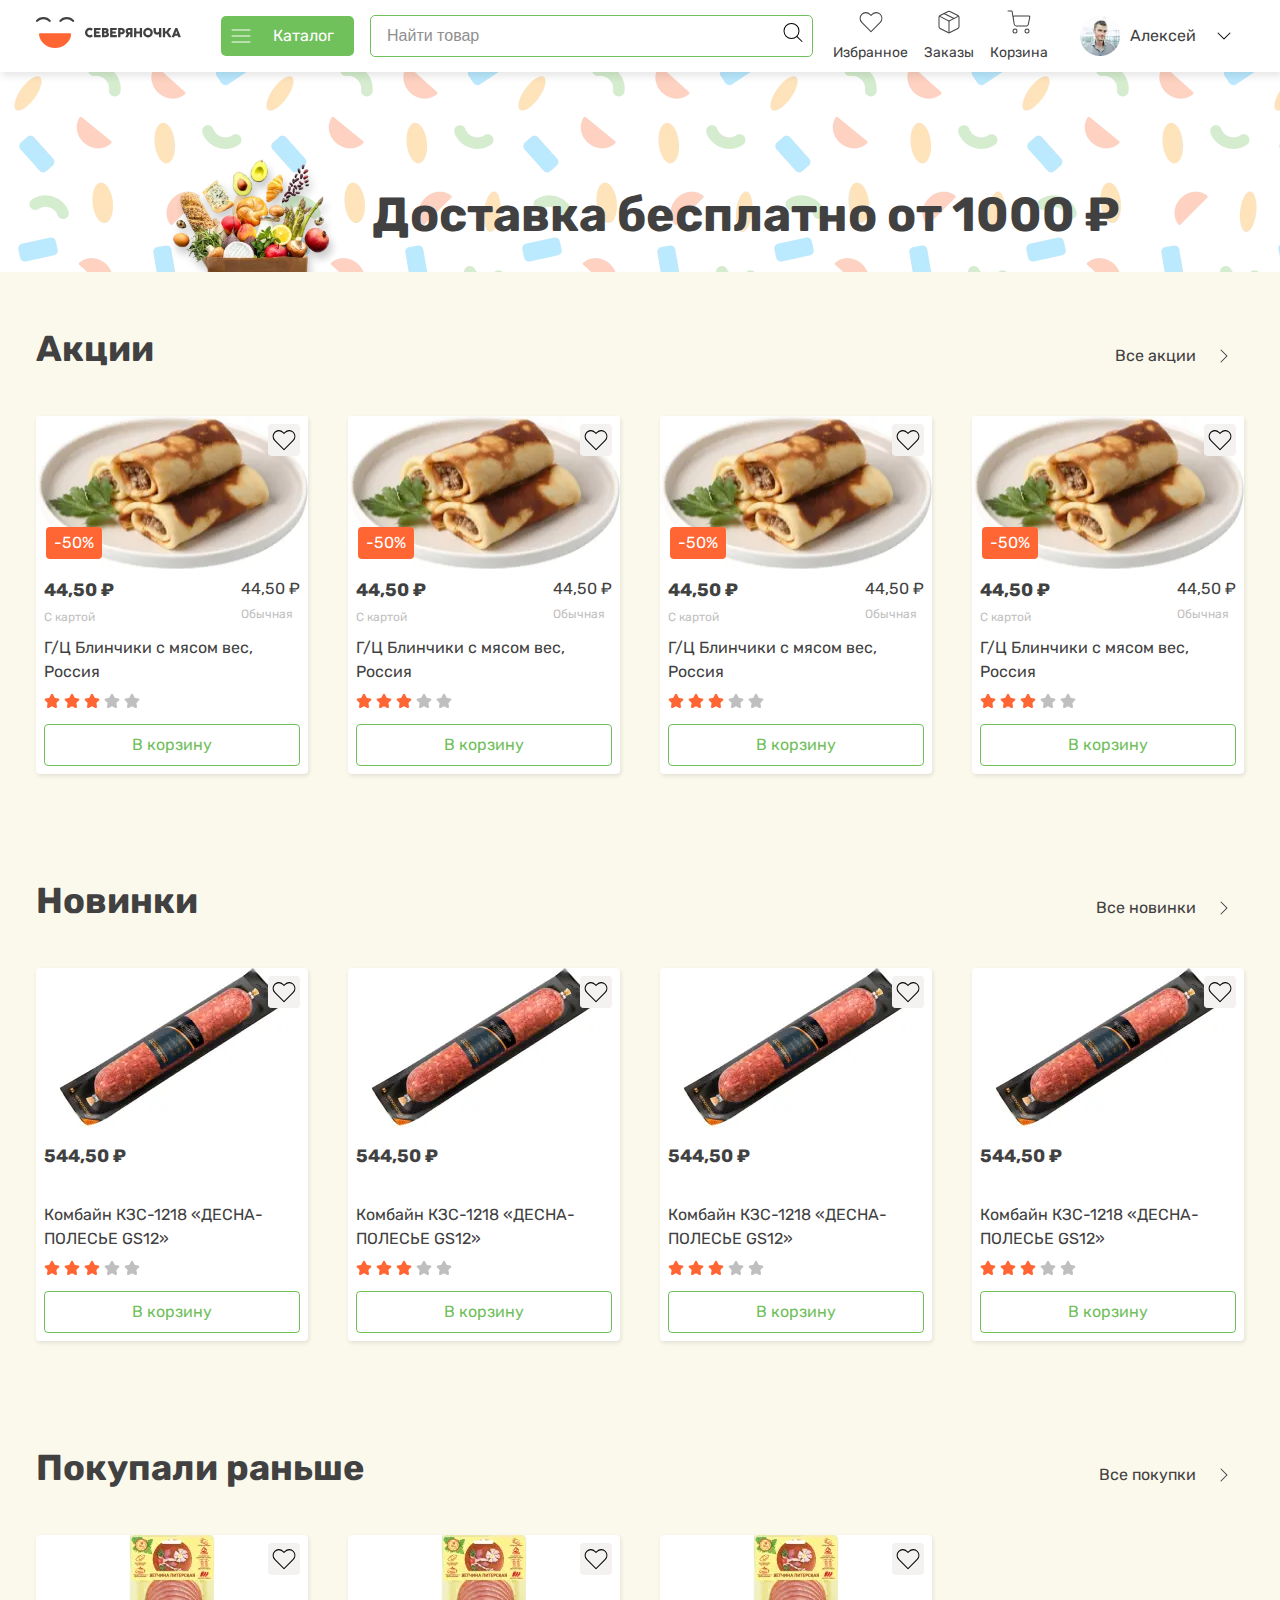
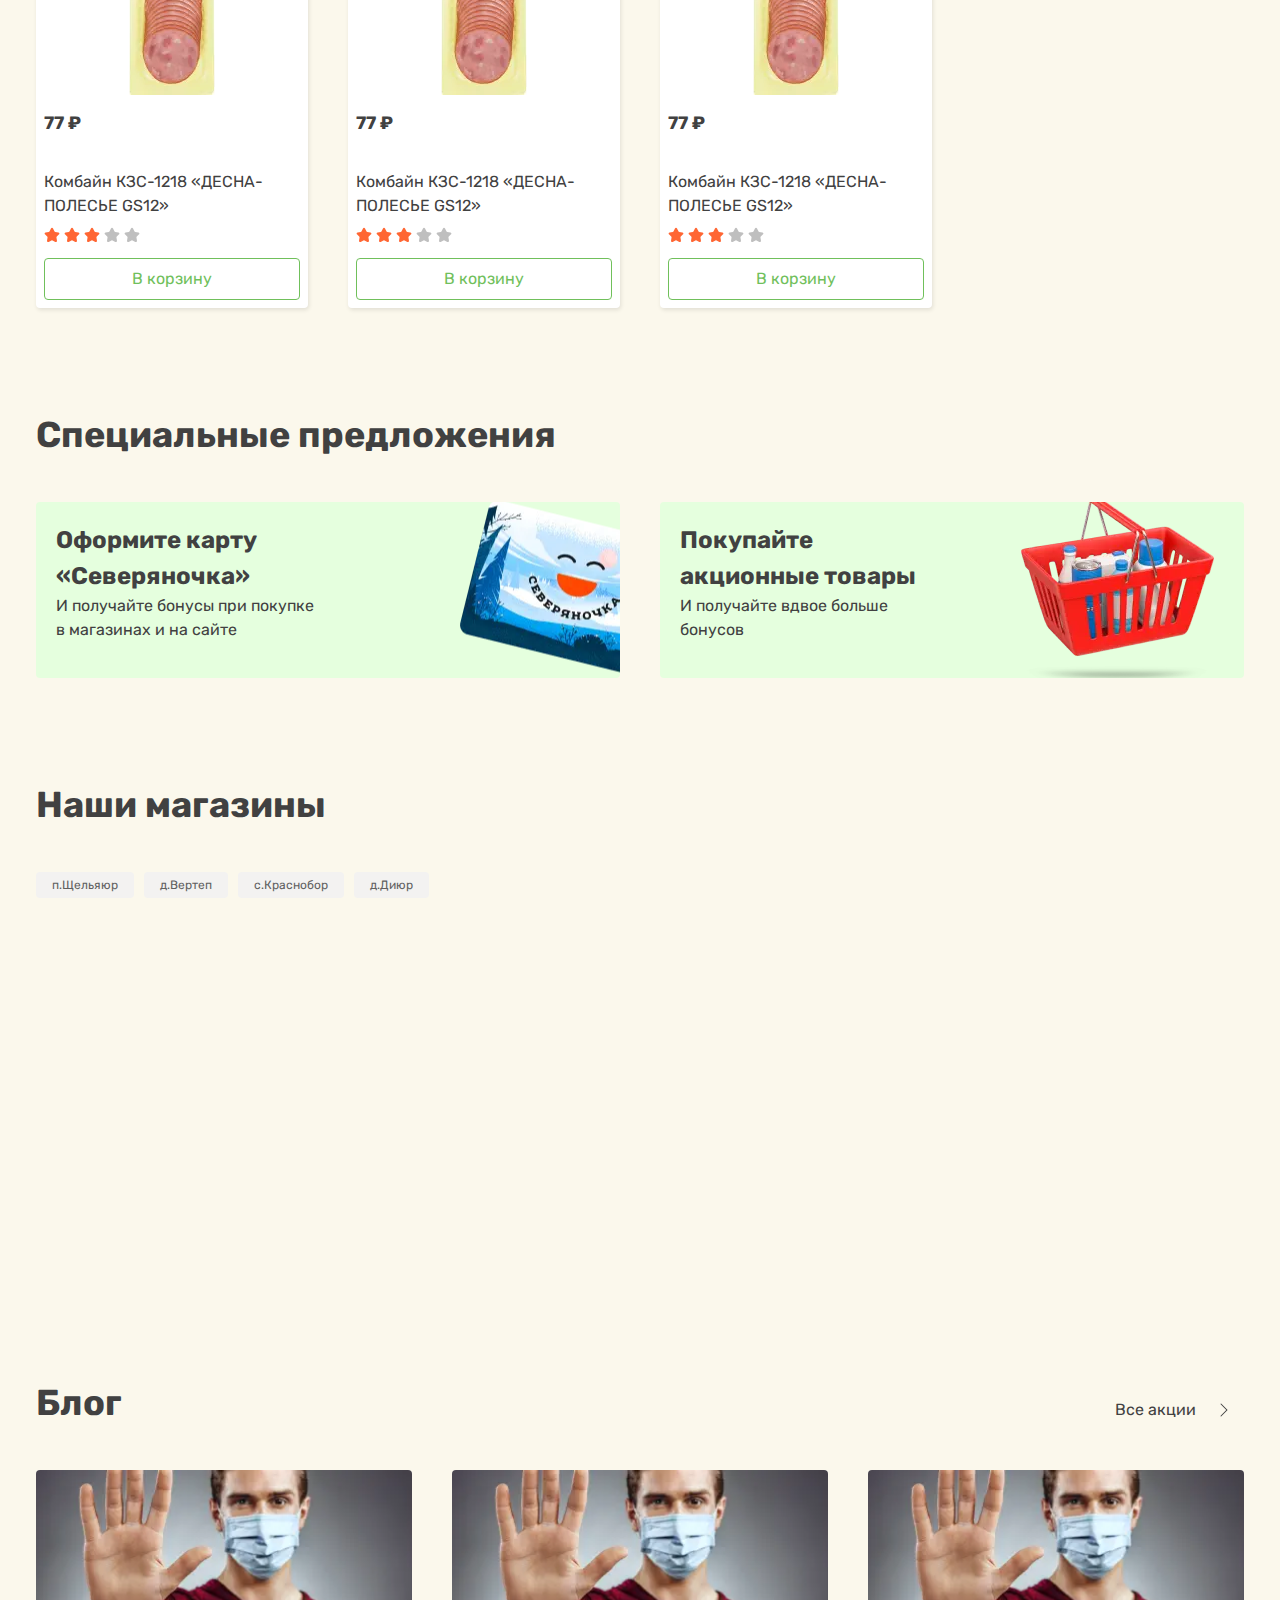
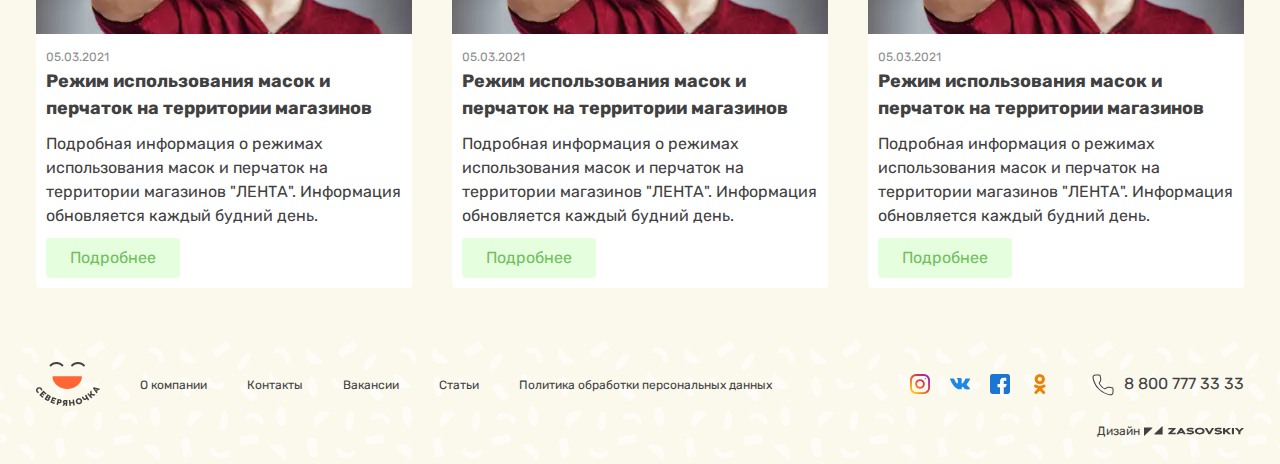
==== commit d3747ee2: "вставка ссылок" ====
--- a/index.html
+++ b/index.html
@@ -1,147 +1,147 @@
-<!DOCTYPE html>
-<html lang="ru">
-<head>
-  <meta charset="UTF-8">
-<meta http-equiv="X-UA-Compatible" content="IE=edge">
-<meta name="viewport" content="width=device-width, initial-scale=1.0">
-<link rel="stylesheet" href="assets/css/reset.css">
-<link rel="stylesheet" href="assets/css/style.css">
-<link href="https://fonts.googleapis.com/css2?family=Rubik:wght@400;500;700&display=swap" rel="stylesheet">
-
-  <script src="https://api-maps.yandex.ru/2.1/?apikey=0943d4cd-3d38-4838-b1cb-a3c22f569610&lang=ru_RU"></script>
-  <title>Главная</title>
-</head>
-<body>
-  <div class="wrapper">
-    <header class="header ">
-  <div class="container header__container">
-    <a class="logo header__logo" href="index.html" aria-label="Логотип">
-      <picture>
-        <source media="(max-width: 1024.99px)" srcset="assets/images/logo-table.svg">
-        <img src="assets/images/logo.svg" alt="Логотип">
-      </picture>
-    </a>
-    <div class="menu">
-      <a class="menu__btn" href="">
-        <svg class='menu__btn-icon icon-box'>
-          <use xlink:href='assets/images/sprite/sprite.svg#menu'></use>
-        </svg>
-        <span class="menu__btn-label">Каталог</span>
-      </a>
-      <div class="menu__list">
-        <div class="container">
-          <div class="menu__inner">
-            <ul class="menu__col">
-              <li class="menu__item">
-                <a class="menu__link" href="" >Молоко, сыр, яйцо</a>
-              </li>
-              <li class="menu__item">
-                <a class="menu__link" href="" >Хлеб</a>
-              </li>
-              <li class="menu__item">
-                <a class="menu__link" href="" >Фрукты и овощи</a>
-              </li>
-              <li class="menu__item">
-                <a class="menu__link" href="" >Замороженые продукты</a>
-              </li>
-            </ul>
-            <ul class="menu__col">
-              <li class="menu__item">
-                <a class="menu__link" href="" >Наптики</a>
-              </li>
-              <li class="menu__item">
-                <a class="menu__link" href="" >Кондитерские изделия</a>
-              </li>
-              <li class="menu__item">
-                <a class="menu__link" href="" >Чай, кофе</a>
-              </li>
-            </ul>
-            <ul class="menu__col">
-              <li class="menu__item">
-                <a class="menu__link" href="" >Бакалея</a>
-              </li>
-              <li class="menu__item">
-                <a class="menu__link" href="" >Здоровые напитки</a>
-              </li>
-              <li class="menu__item">
-                <a class="menu__link" href="" >Зоотовары</a>
-              </li>
-            </ul>
-            <ul class="menu__col">
-              <li class="menu__item">
-                <a class="menu__link" href="" >Непродовольственные товары</a>
-              </li>
-              <li class="menu__item">
-                <a class="menu__link" href="" >Детское питание</a>
-              </li>
-              <li class="menu__item">
-                <a class="menu__link" href="" >Мясо, птица, колбаса</a>
-              </li>
-            </ul>
-          </div>
-        </div>
-      </div>
-    </div>
-    <div class="search">
-      <div class="search__field">
-        <input class="search__input" type="text" placeholder="Найти товар">
-        <button class="btn-reset search__btn">
-          <svg class='search__btn-icon icon-box'>
-            <use xlink:href='assets/images/sprite/sprite.svg#search'></use>
-          </svg>
-        </button>
-      </div>
-    </div>
-    <nav class="header__nav header-nav">
-      <ul class="header-nav__list">
-        <li class="header-nav__item">
-          <a class="btn-reset header-nav__link" href="" >
-            <svg class="header-nav__link-icon icon-box">
-              <use xlink:href='assets/images/sprite/sprite.svg#menu'></use>
-            </svg>
-            <span class="header-nav__link-text">Каталог</span>
-          </a>
-        </li>
-        <li class="header-nav__item">
-          <a class="header-nav__link" href="">
-            <svg class="header-nav__link-icon icon-box">
-              <use xlink:href='assets/images/sprite/sprite.svg#shape'></use>
-            </svg>
-            <span class="header-nav__link-text">Избранное</span>
-          </a>
-        </li>
-        <li class="header-nav__item">
-          <a class="header-nav__link" href="">
-            <svg class="header-nav__link-icon icon-box icon-box">
-              <use xlink:href='assets/images/sprite/sprite.svg#order'></use>
-            </svg>
-            <span class="header-nav__link-text">Заказы</span>
-          </a>
-        </li>
-        <li class="header-nav__item">
-          <a class="header-nav__link" href="">
-            <svg class="header-nav__link-icon icon-box">
-              <use xlink:href='assets/images/sprite/sprite.svg#shopping-cart'></use>
-            </svg>
-            <span class="header-nav__link-text">Корзина</span>
-          </a>
-        </li>
-        <li class="header-nav__item">
-          <a class="user-menu" href="">
-            <img class="user-menu__avatar" src="assets/images/avatar.webp" alt="Алексей">
-            <span class="user-menu__name">Алексей</span>
-            <button class="btn-reset user-menu__arrow">
-              <svg class='user-menu__arrow-icon icon-box'>
-                <use xlink:href='assets/images/sprite/sprite.svg#chevron-down'></use>
-              </svg>
-            </button>
-          </a>
-        </li>
-      </ul>
-    </nav>
-  </div>
-</header>
-      <main class="main">
+<!DOCTYPE html>
+<html lang="ru">
+<head>
+  <meta charset="UTF-8">
+<meta http-equiv="X-UA-Compatible" content="IE=edge">
+<meta name="viewport" content="width=device-width, initial-scale=1.0">
+<link rel="stylesheet" href="assets/css/reset.css">
+<link rel="stylesheet" href="assets/css/style.css">
+<link href="https://fonts.googleapis.com/css2?family=Rubik:wght@400;500;700&display=swap" rel="stylesheet">
+
+  <script src="https://api-maps.yandex.ru/2.1/?apikey=0943d4cd-3d38-4838-b1cb-a3c22f569610&lang=ru_RU"></script>
+  <title>Главная</title>
+</head>
+<body>
+  <div class="wrapper">
+    <header class="header ">
+        <div class="container header__container">
+            <a class="logo header__logo" href="index.html" aria-label="Логотип">
+            <picture>
+                <source media="(max-width: 1024.99px)" srcset="assets/images/logo-table.svg">
+                <img src="assets/images/logo.svg" alt="Логотип">
+            </picture>
+            </a>
+            <div class="menu">
+            <a class="menu__btn" href="">
+                <svg class='menu__btn-icon icon-box'>
+                <use xlink:href='assets/images/sprite/sprite.svg#menu'></use>
+                </svg>
+                <span class="menu__btn-label">Каталог</span>
+            </a>
+            <div class="menu__list">
+                <div class="container">
+                    <div class="menu__inner">
+                        <ul class="menu__col">
+                        <li class="menu__item">
+                            <a class="menu__link" href="" >Молоко, сыр, яйцо</a>
+                        </li>
+                        <li class="menu__item">
+                            <a class="menu__link" href="" >Хлеб</a>
+                        </li>
+                        <li class="menu__item">
+                            <a class="menu__link" href="" >Фрукты и овощи</a>
+                        </li>
+                        <li class="menu__item">
+                            <a class="menu__link" href="" >Замороженые продукты</a>
+                        </li>
+                        </ul>
+                        <ul class="menu__col">
+                        <li class="menu__item">
+                            <a class="menu__link" href="" >Наптики</a>
+                        </li>
+                        <li class="menu__item">
+                            <a class="menu__link" href="" >Кондитерские изделия</a>
+                        </li>
+                        <li class="menu__item">
+                            <a class="menu__link" href="" >Чай, кофе</a>
+                        </li>
+                        </ul>
+                        <ul class="menu__col">
+                        <li class="menu__item">
+                            <a class="menu__link" href="" >Бакалея</a>
+                        </li>
+                        <li class="menu__item">
+                            <a class="menu__link" href="" >Здоровые напитки</a>
+                        </li>
+                        <li class="menu__item">
+                            <a class="menu__link" href="" >Зоотовары</a>
+                        </li>
+                        </ul>
+                        <ul class="menu__col">
+                        <li class="menu__item">
+                            <a class="menu__link" href="" >Непродовольственные товары</a>
+                        </li>
+                        <li class="menu__item">
+                            <a class="menu__link" href="" >Детское питание</a>
+                        </li>
+                        <li class="menu__item">
+                            <a class="menu__link" href="" >Мясо, птица, колбаса</a>
+                        </li>
+                        </ul>
+                    </div>
+                </div>
+            </div>
+            </div>
+            <div class="search">
+            <div class="search__field">
+                <input class="search__input" type="text" placeholder="Найти товар">
+                <button class="btn-reset search__btn">
+                <svg class='search__btn-icon icon-box'>
+                    <use xlink:href='assets/images/sprite/sprite.svg#search'></use>
+                </svg>
+                </button>
+            </div>
+            </div>
+            <nav class="header__nav header-nav">
+            <ul class="header-nav__list">
+                <li class="header-nav__item">
+                <a class="btn-reset header-nav__link" href="category.html" >
+                    <svg class="header-nav__link-icon icon-box">
+                    <use xlink:href='assets/images/sprite/sprite.svg#menu'></use>
+                    </svg>
+                    <span class="header-nav__link-text">Каталог</span>
+                </a>
+                </li>
+                <li class="header-nav__item">
+                <a class="header-nav__link" href="favorites.html">
+                    <svg class="header-nav__link-icon icon-box">
+                    <use xlink:href='assets/images/sprite/sprite.svg#shape'></use>
+                    </svg>
+                    <span class="header-nav__link-text">Избранное</span>
+                </a>
+                </li>
+                <li class="header-nav__item">
+                <a class="header-nav__link" href="orders.html">
+                    <svg class="header-nav__link-icon icon-box icon-box">
+                    <use xlink:href='assets/images/sprite/sprite.svg#order'></use>
+                    </svg>
+                    <span class="header-nav__link-text">Заказы</span>
+                </a>
+                </li>
+                <li class="header-nav__item">
+                <a class="header-nav__link" href="basket.html">
+                    <svg class="header-nav__link-icon icon-box">
+                    <use xlink:href='assets/images/sprite/sprite.svg#shopping-cart'></use>
+                    </svg>
+                    <span class="header-nav__link-text">Корзина</span>
+                </a>
+                </li>
+                <li class="header-nav__item">
+                <a class="user-menu" href="">
+                    <img class="user-menu__avatar" src="assets/images/avatar.webp" alt="Алексей">
+                    <span class="user-menu__name">Алексей</span>
+                    <button class="btn-reset user-menu__arrow">
+                    <svg class='user-menu__arrow-icon icon-box'>
+                        <use xlink:href='assets/images/sprite/sprite.svg#chevron-down'></use>
+                    </svg>
+                    </button>
+                </a>
+                </li>
+            </ul>
+            </nav>
+        </div>
+    </header>
+      <main class="main">
         <section class="hero" style='background-image: url(assets/images/hero-bg.webp)'>
     <div class="container">
         <div class="hero__inner">
@@ -149,7 +149,7 @@
             <h1 class="hero__title">Доставка бесплатно от 1000 ₽</h1>
         </div>
     </div>
-</section>
+</section>
         <section class="card-product">
     <div class="container">
         <div class="card-product__top">
@@ -165,7 +165,7 @@
             <li class="card-product__item">
                 <article class="card">
                     <div class="card__img">
-                        <a class="card__img-link" href="">
+                        <a class="card__img-link" href="product.html"></a>
                             <img src="assets/images/card/01.webp" alt="Г/Ц Блинчики с мясом вес, Россия">
                         </a>
                         <a class="card__tage" href="#">-50%</a>
@@ -186,7 +186,7 @@
                                 <span class="card__price-descr">Обычная</span>
                             </div>
                         </div>
-                        <h3 class="card__title"><a href="#">Г/Ц Блинчики с мясом вес, Россия</a></h3>
+                        <h3 class="card__title"><a href="product.html">Г/Ц Блинчики с мясом вес, Россия</a></h3>
                        <div class="rating">
                             <ul class="rating__list">
                                 <li class="rating__star">
@@ -223,7 +223,7 @@
             <li class="card-product__item">
                 <article class="card">
                     <div class="card__img">
-                        <a class="card__img-link" href="">
+                        <a class="card__img-link" href="product.html"></a>
                             <img src="assets/images/card/01.webp" alt="Г/Ц Блинчики с мясом вес, Россия">
                         </a>
                         <a class="card__tage" href="#">-50%</a>
@@ -244,7 +244,7 @@
                                 <span class="card__price-descr">Обычная</span>
                             </div>
                         </div>
-                        <h3 class="card__title"><a href="#">Г/Ц Блинчики с мясом вес, Россия</a></h3>
+                       <h3 class="card__title"><a href="product.html">Г/Ц Блинчики с мясом вес, Россия</a></h3>
                        <div class="rating">
                             <ul class="rating__list">
                                 <li class="rating__star">
@@ -281,7 +281,7 @@
             <li class="card-product__item">
                 <article class="card">
                     <div class="card__img">
-                        <a class="card__img-link" href="">
+                        <a class="card__img-link" href="product.html"></a>
                             <img src="assets/images/card/01.webp" alt="Г/Ц Блинчики с мясом вес, Россия">
                         </a>
                         <a class="card__tage" href="#">-50%</a>
@@ -302,7 +302,7 @@
                                 <span class="card__price-descr">Обычная</span>
                             </div>
                         </div>
-                        <h3 class="card__title"><a href="#">Г/Ц Блинчики с мясом вес, Россия</a></h3>
+                       <h3 class="card__title"><a href="product.html">Г/Ц Блинчики с мясом вес, Россия</a></h3>
                        <div class="rating">
                             <ul class="rating__list">
                                 <li class="rating__star">
@@ -339,7 +339,7 @@
             <li class="card-product__item">
                 <article class="card">
                     <div class="card__img">
-                        <a class="card__img-link" href="">
+                        <a class="card__img-link" href="product.html"></a>
                             <img src="assets/images/card/01.webp" alt="Г/Ц Блинчики с мясом вес, Россия">
                         </a>
                         <a class="card__tage" href="#">-50%</a>
@@ -360,7 +360,7 @@
                                 <span class="card__price-descr">Обычная</span>
                             </div>
                         </div>
-                        <h3 class="card__title"><a href="#">Г/Ц Блинчики с мясом вес, Россия</a></h3>
+                       <h3 class="card__title"><a href="product.html">Г/Ц Блинчики с мясом вес, Россия</a></h3>
                        <div class="rating">
                             <ul class="rating__list">
                                 <li class="rating__star">
@@ -427,7 +427,7 @@
                                 <div class="card__price card__price-cards">544,50</div>
                             </div>
                         </div>
-                        <h3 class="card__title"><a href="#">Комбайн КЗС-1218 «ДЕСНА-ПОЛЕСЬЕ GS12»</a></h3>
+                       <h3 class="card__title"><a href="product.html">Комбайн КЗС-1218 «ДЕСНА-ПОЛЕСЬЕ GS12»</a></h3>
                         <div class="rating">
                             <ul class="rating__list">
                                 <li class="rating__star">
@@ -479,7 +479,7 @@
                                 <div class="card__price card__price-cards">544,50</div>
                             </div>
                         </div>
-                        <h3 class="card__title"><a href="#">Комбайн КЗС-1218 «ДЕСНА-ПОЛЕСЬЕ GS12»</a></h3>
+                       <h3 class="card__title"><a href="product.html">Комбайн КЗС-1218 «ДЕСНА-ПОЛЕСЬЕ GS12»</a></h3>
                         <div class="rating">
                             <ul class="rating__list">
                                 <li class="rating__star">
@@ -531,7 +531,7 @@
                                 <div class="card__price card__price-cards">544,50</div>
                             </div>
                         </div>
-                        <h3 class="card__title"><a href="#">Комбайн КЗС-1218 «ДЕСНА-ПОЛЕСЬЕ GS12»</a></h3>
+                       <h3 class="card__title"><a href="product.html">Комбайн КЗС-1218 «ДЕСНА-ПОЛЕСЬЕ GS12»</a></h3>
                         <div class="rating">
                             <ul class="rating__list">
                                 <li class="rating__star">
@@ -583,7 +583,7 @@
                                 <div class="card__price card__price-cards">544,50</div>
                             </div>
                         </div>
-                        <h3 class="card__title"><a href="#">Комбайн КЗС-1218 «ДЕСНА-ПОЛЕСЬЕ GS12»</a></h3>
+                       <h3 class="card__title"><a href="product.html">Комбайн КЗС-1218 «ДЕСНА-ПОЛЕСЬЕ GS12»</a></h3>
                         <div class="rating">
                             <ul class="rating__list">
                                 <li class="rating__star">
@@ -650,7 +650,7 @@
                                 <div class="card__price card__price-cards">77</div>
                             </div>
                         </div>
-                        <h3 class="card__title"><a href="#">Комбайн КЗС-1218 «ДЕСНА-ПОЛЕСЬЕ GS12»</a></h3>
+                       <h3 class="card__title"><a href="product.html">Комбайн КЗС-1218 «ДЕСНА-ПОЛЕСЬЕ GS12»</a></h3>
                         <div class="rating">
                             <ul class="rating__list">
                                 <li class="rating__star">
@@ -702,7 +702,7 @@
                                 <div class="card__price card__price-cards">77</div>
                             </div>
                         </div>
-                        <h3 class="card__title"><a href="#">Комбайн КЗС-1218 «ДЕСНА-ПОЛЕСЬЕ GS12»</a></h3>
+                       <h3 class="card__title"><a href="product.html">Комбайн КЗС-1218 «ДЕСНА-ПОЛЕСЬЕ GS12»</a></h3>
                         <div class="rating">
                             <ul class="rating__list">
                                 <li class="rating__star">
@@ -754,7 +754,7 @@
                                 <div class="card__price card__price-cards">77</div>
                             </div>
                         </div>
-                        <h3 class="card__title"><a href="#">Комбайн КЗС-1218 «ДЕСНА-ПОЛЕСЬЕ GS12»</a></h3>
+                       <h3 class="card__title"><a href="product.html">Комбайн КЗС-1218 «ДЕСНА-ПОЛЕСЬЕ GS12»</a></h3>
                         <div class="rating">
                             <ul class="rating__list">
                                 <li class="rating__star">
@@ -792,7 +792,7 @@
     </div>
 </section><!-- Покупали раньше -->
 
-
+
         <section class="offer">
     <div class="container">
         <h2 class="offer__title title-2">Специальные предложения</h2>
@@ -817,7 +817,7 @@
             </li>
         </ul>
     </div>
-</section>
+</section>
         <!-- Наши магазины -->
 <section class="our-stores">
     <div class="container">
@@ -839,7 +839,7 @@
         <div class="our-stores__map" id="map">
         </div>
     </div>
-</section>
+</section>
         <section class="blog">
     <div class="container">
         <div class="blog__top">
@@ -887,73 +887,73 @@
             </li>
         </ul>
     </div>
-</section>
-      </main>
-    <footer class="footer">
-  <div class="container">
-    <div class="footer__top">
-      <img src="assets/images/footer-logo.svg" alt="Логотип">
-      <nav class="footer-nav">
-        <ul class="footer-nav__list">
-          <li class="footer-nav__item">
-            <a class="footer-nav__link" href="#">О компании</a>
-          </li>
-          <li class="footer-nav__item">
-            <a class="footer-nav__link" href="#">Контакты</a>
-          </li>
-          <li class="footer-nav__item">
-            <a class="footer-nav__link" href="#">Вакансии</a>
-          </li>
-          <li class="footer-nav__item">
-            <a class="footer-nav__link" href="#">Статьи</a>
-          </li>
-          <li class="footer-nav__item">
-            <a class="footer-nav__link" href="#">Политика обработки персональных данных</a>
-          </li>
-        </ul>
-      </nav>
-      <ul class="footer__social social">
-        <li class="social__item">
-          <a class="social__link" href="#">
-            <img src="assets/images/instagram.svg" alt="instagram">
-          </a>
-        </li>
-        <li class="social__item">
-          <a class="social__link" href="#">
-            <img src="assets/images/vk.svg" alt="vkontacte">
-          </a>
-        </li>
-        <li class="social__item">
-          <a class="social__link" href="#">
-            <img src="assets/images/facebook.svg" alt="facebook">
-          </a>
-        </li>
-        <li class="social__item">
-          <a class="social__link" href="#">
-            <img src="assets/images/ok.svg" alt="ok">
-          </a>
-        </li>
-      </ul>
-      <a class="footer__tel" href="#">
-        <svg class='footer__tel-icon icon-box'>
-          <use xlink:href='assets/images/sprite/sprite.svg#phone'></use>
-        </svg>
-        <span>8 800 777 33 33</span>
-      </a>
-    </div>
-    <div class="footer__bottom">
-      <div class="footer__dezing">
-        <span>Дизайн</span>
-        <svg class='footer__dezing-icon'>
-          <use xlink:href='assets/images/sprite/sprite.svg#logo-zasovkiy'></use>
-        </svg>
-      </div>
-    </div>
-  </div>
-</footer>
-  </div>
-  
-<script src="assets/js/main.js"></script>
-
-</body>
+</section>
+      </main>
+    <footer class="footer">
+  <div class="container">
+    <div class="footer__top">
+      <img src="assets/images/footer-logo.svg" alt="Логотип">
+      <nav class="footer-nav">
+        <ul class="footer-nav__list">
+            <li class="footer-nav__item">
+              <a class="footer-nav__link" href="about-us.html">О компании</a>
+            </li>
+            <li class="footer-nav__item">
+              <a class="footer-nav__link" href="contact.html">Контакты</a>
+            </li>
+            <li class="footer-nav__item">
+              <a class="footer-nav__link" href="vacansy.html">Вакансии</a>
+            </li>
+            <li class="footer-nav__item">
+              <a class="footer-nav__link" href="#">Статьи</a>
+            </li>
+            <li class="footer-nav__item">
+              <a class="footer-nav__link" href="#">Политика обработки персональных данных</a>
+            </li>
+          </ul>
+      </nav>
+      <ul class="footer__social social">
+        <li class="social__item">
+          <a class="social__link" href="#">
+            <img src="assets/images/instagram.svg" alt="instagram">
+          </a>
+        </li>
+        <li class="social__item">
+          <a class="social__link" href="#">
+            <img src="assets/images/vk.svg" alt="vkontacte">
+          </a>
+        </li>
+        <li class="social__item">
+          <a class="social__link" href="#">
+            <img src="assets/images/facebook.svg" alt="facebook">
+          </a>
+        </li>
+        <li class="social__item">
+          <a class="social__link" href="#">
+            <img src="assets/images/ok.svg" alt="ok">
+          </a>
+        </li>
+      </ul>
+      <a class="footer__tel" href="#">
+        <svg class='footer__tel-icon icon-box'>
+          <use xlink:href='assets/images/sprite/sprite.svg#phone'></use>
+        </svg>
+        <span>8 800 777 33 33</span>
+      </a>
+    </div>
+    <div class="footer__bottom">
+      <div class="footer__dezing">
+        <span>Дизайн</span>
+        <svg class='footer__dezing-icon'>
+          <use xlink:href='assets/images/sprite/sprite.svg#logo-zasovkiy'></use>
+        </svg>
+      </div>
+    </div>
+  </div>
+</footer>
+  </div>
+  
+<script src="assets/js/main.js"></script>
+
+</body>
 </html>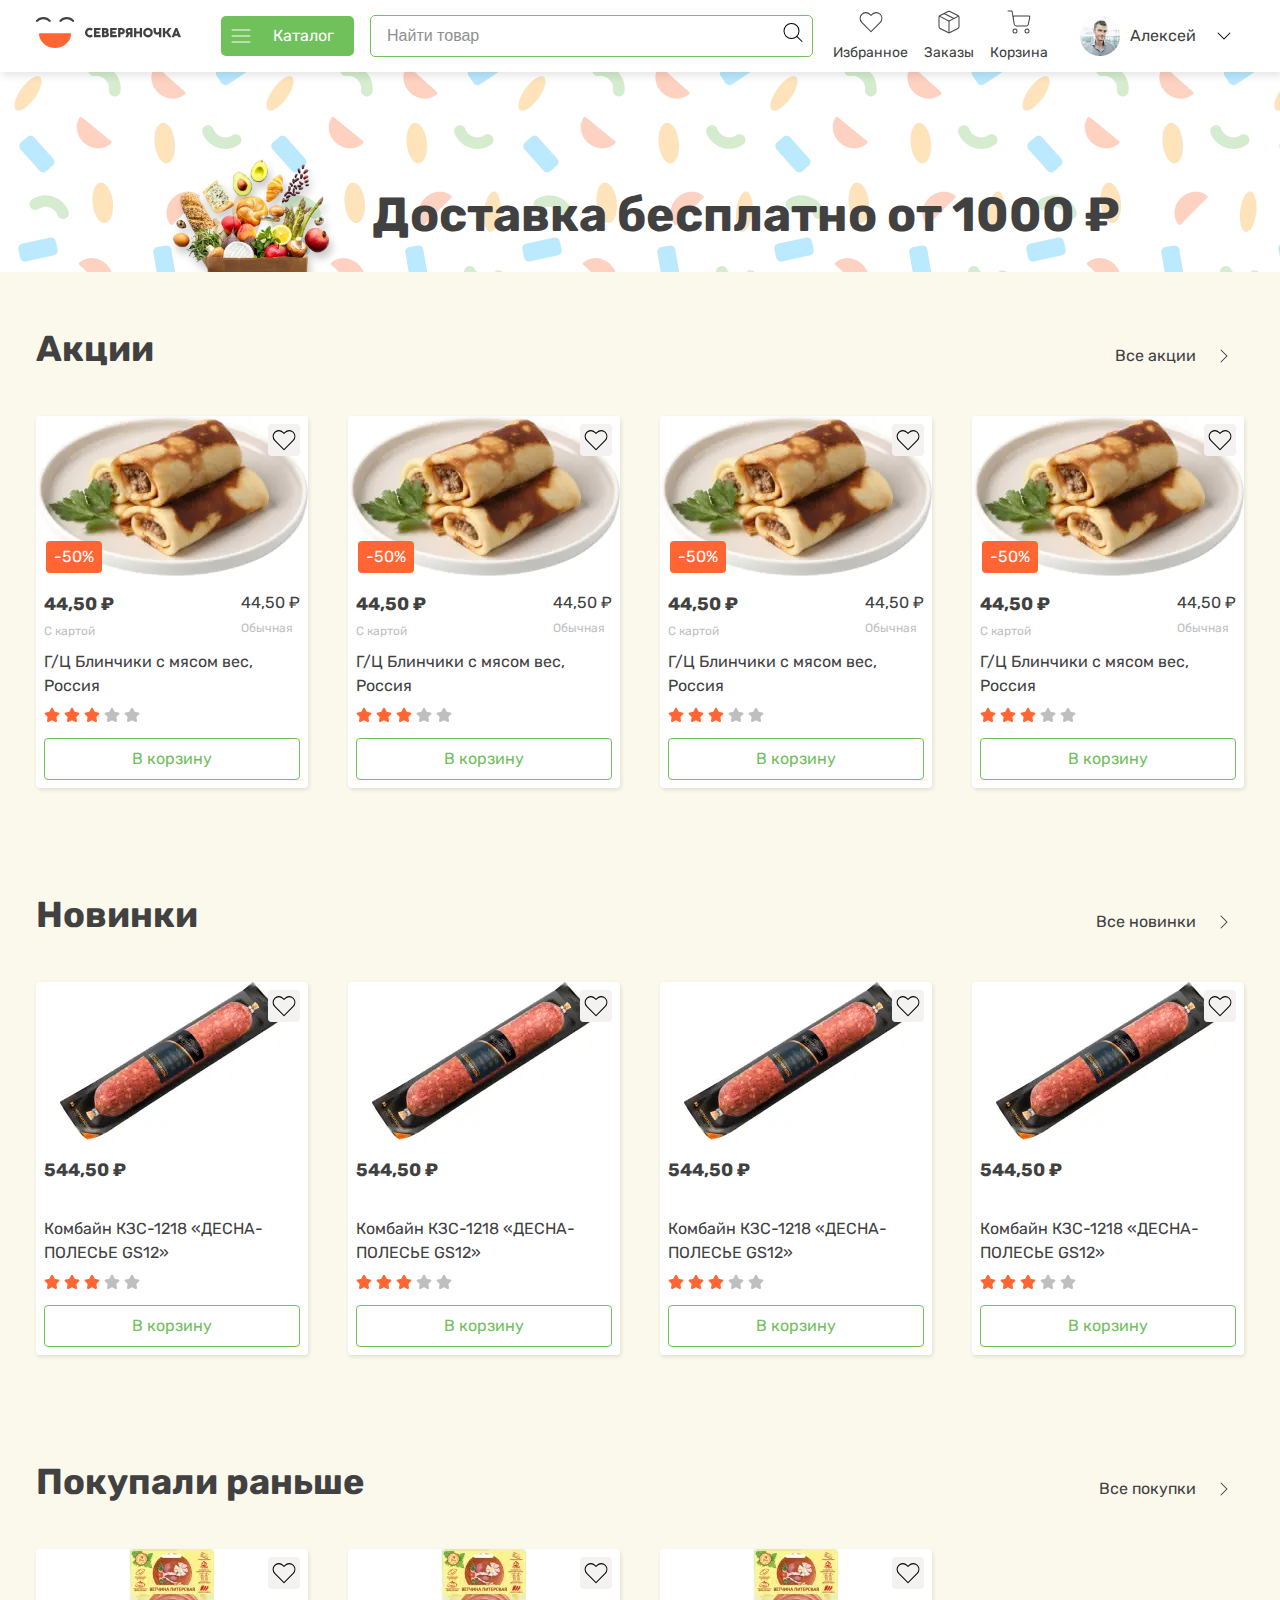
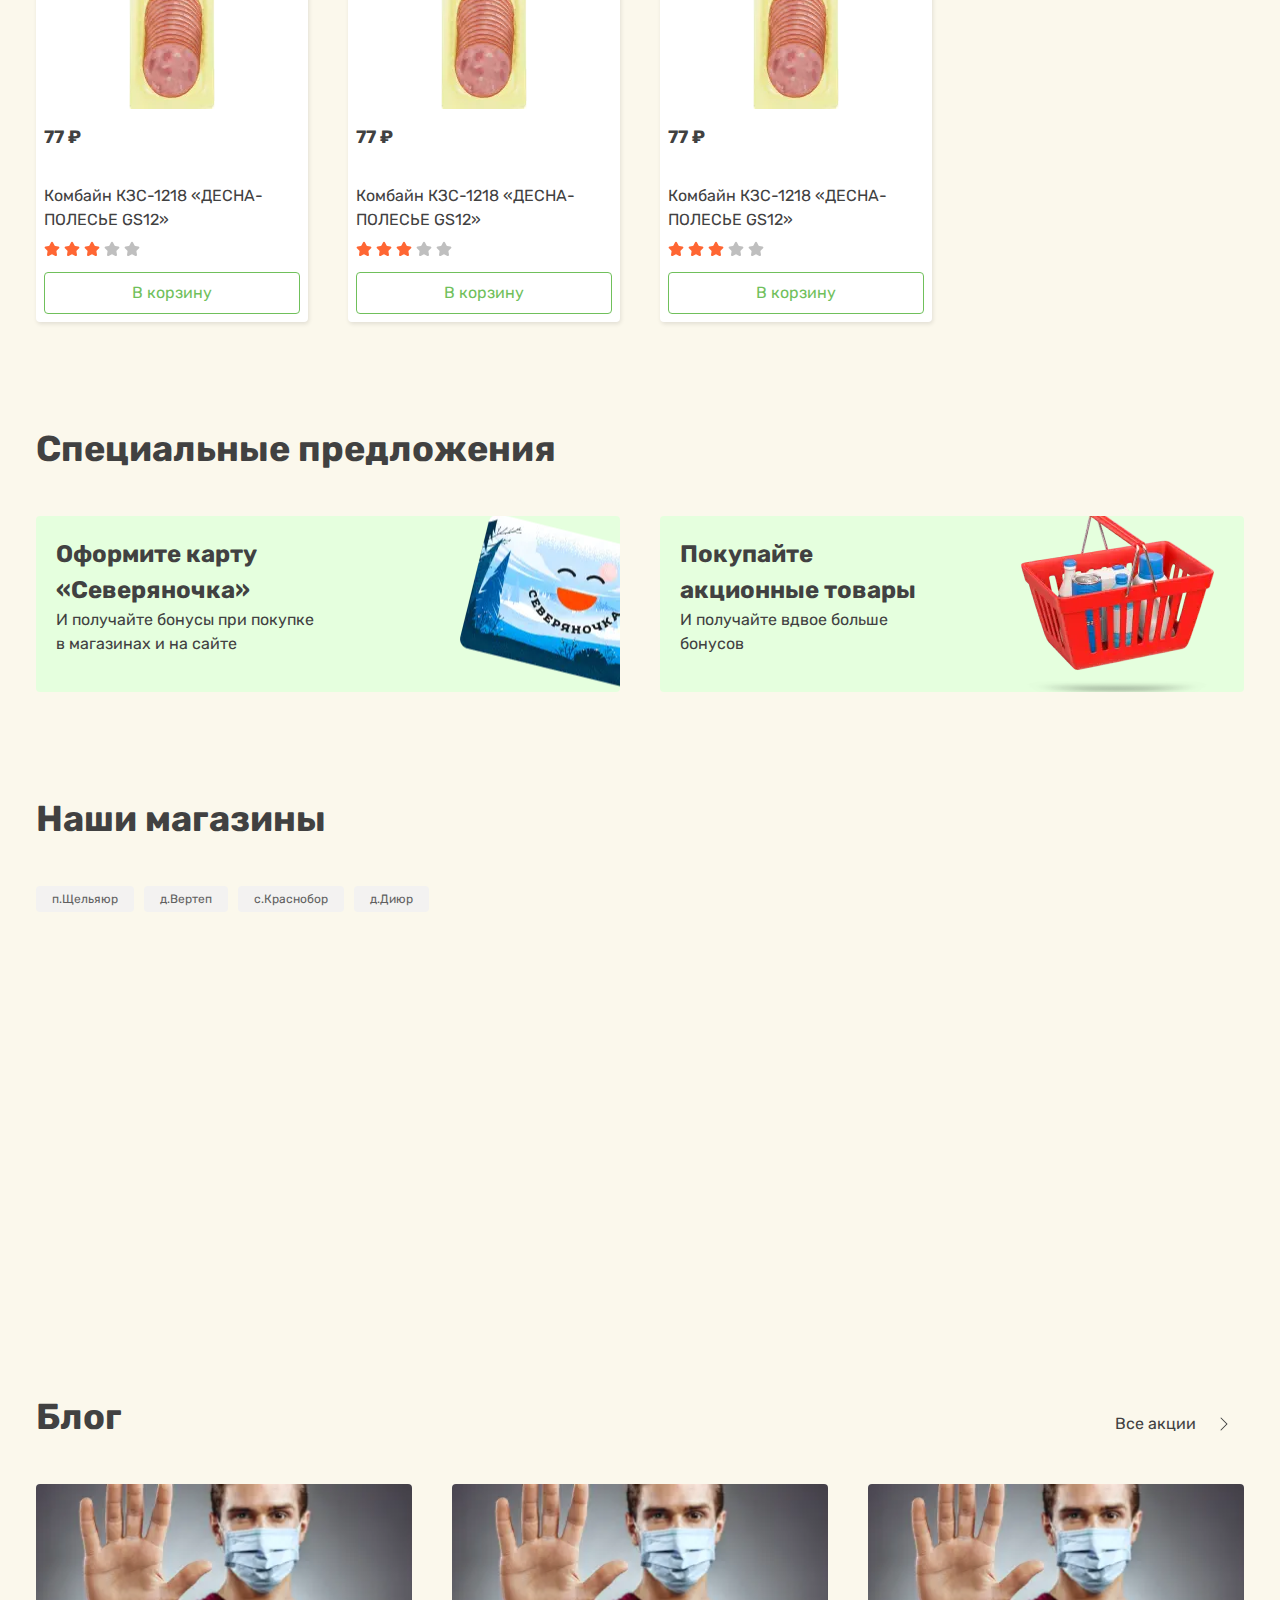
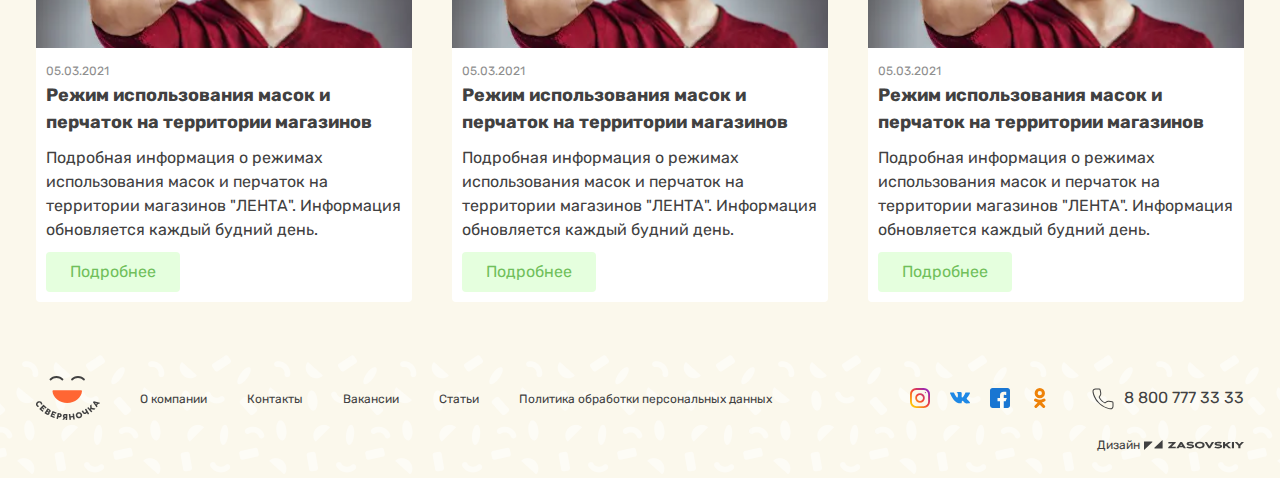
==== commit b4595ec1: "правка путей у ссылок товара" ====
--- a/index.html
+++ b/index.html
@@ -165,7 +165,7 @@
             <li class="card-product__item">
                 <article class="card">
                     <div class="card__img">
-                        <a class="card__img-link" href="product.html"></a>
+                        <a class="card__img-link" href="product.html">
                             <img src="assets/images/card/01.webp" alt="Г/Ц Блинчики с мясом вес, Россия">
                         </a>
                         <a class="card__tage" href="#">-50%</a>
@@ -223,7 +223,7 @@
             <li class="card-product__item">
                 <article class="card">
                     <div class="card__img">
-                        <a class="card__img-link" href="product.html"></a>
+                        <a class="card__img-link" href="product.html">
                             <img src="assets/images/card/01.webp" alt="Г/Ц Блинчики с мясом вес, Россия">
                         </a>
                         <a class="card__tage" href="#">-50%</a>
@@ -281,7 +281,7 @@
             <li class="card-product__item">
                 <article class="card">
                     <div class="card__img">
-                        <a class="card__img-link" href="product.html"></a>
+                        <a class="card__img-link" href="product.html">
                             <img src="assets/images/card/01.webp" alt="Г/Ц Блинчики с мясом вес, Россия">
                         </a>
                         <a class="card__tage" href="#">-50%</a>
@@ -339,7 +339,7 @@
             <li class="card-product__item">
                 <article class="card">
                     <div class="card__img">
-                        <a class="card__img-link" href="product.html"></a>
+                        <a class="card__img-link" href="product.html">
                             <img src="assets/images/card/01.webp" alt="Г/Ц Блинчики с мясом вес, Россия">
                         </a>
                         <a class="card__tage" href="#">-50%</a>
